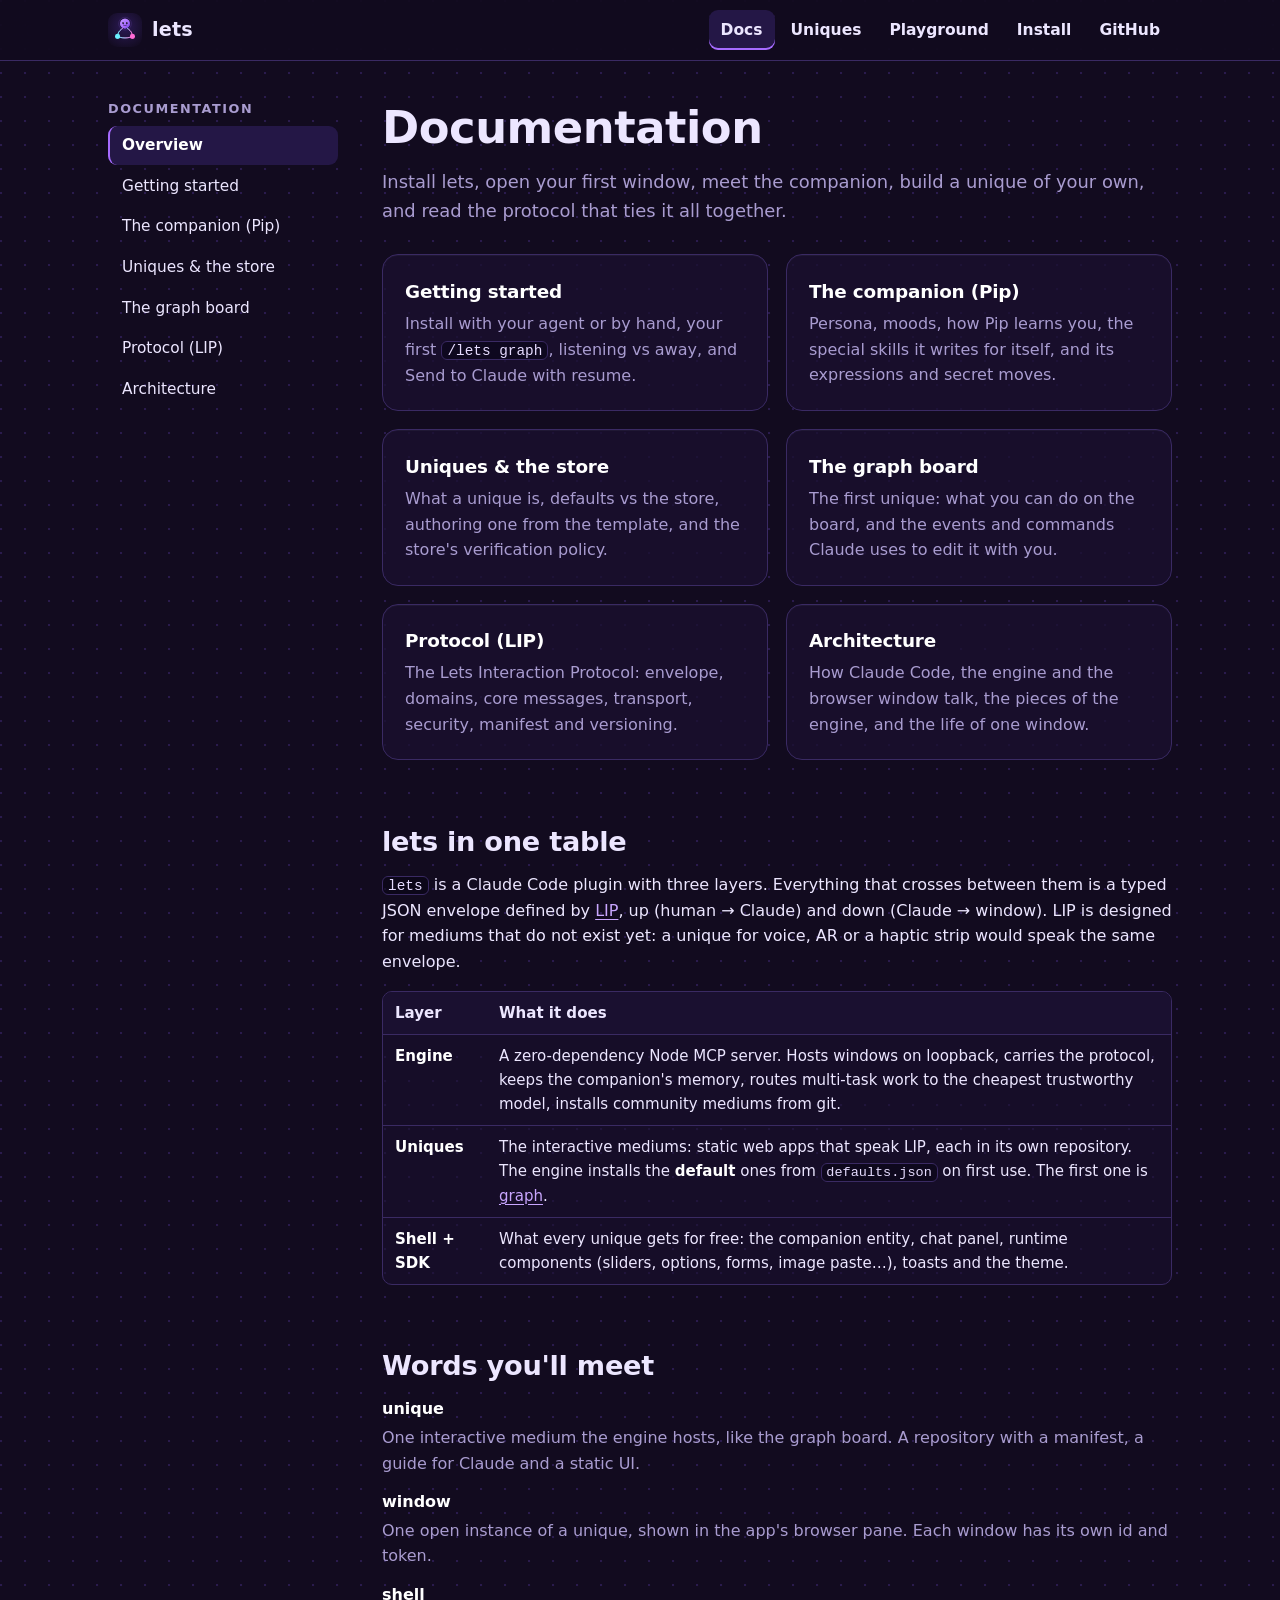
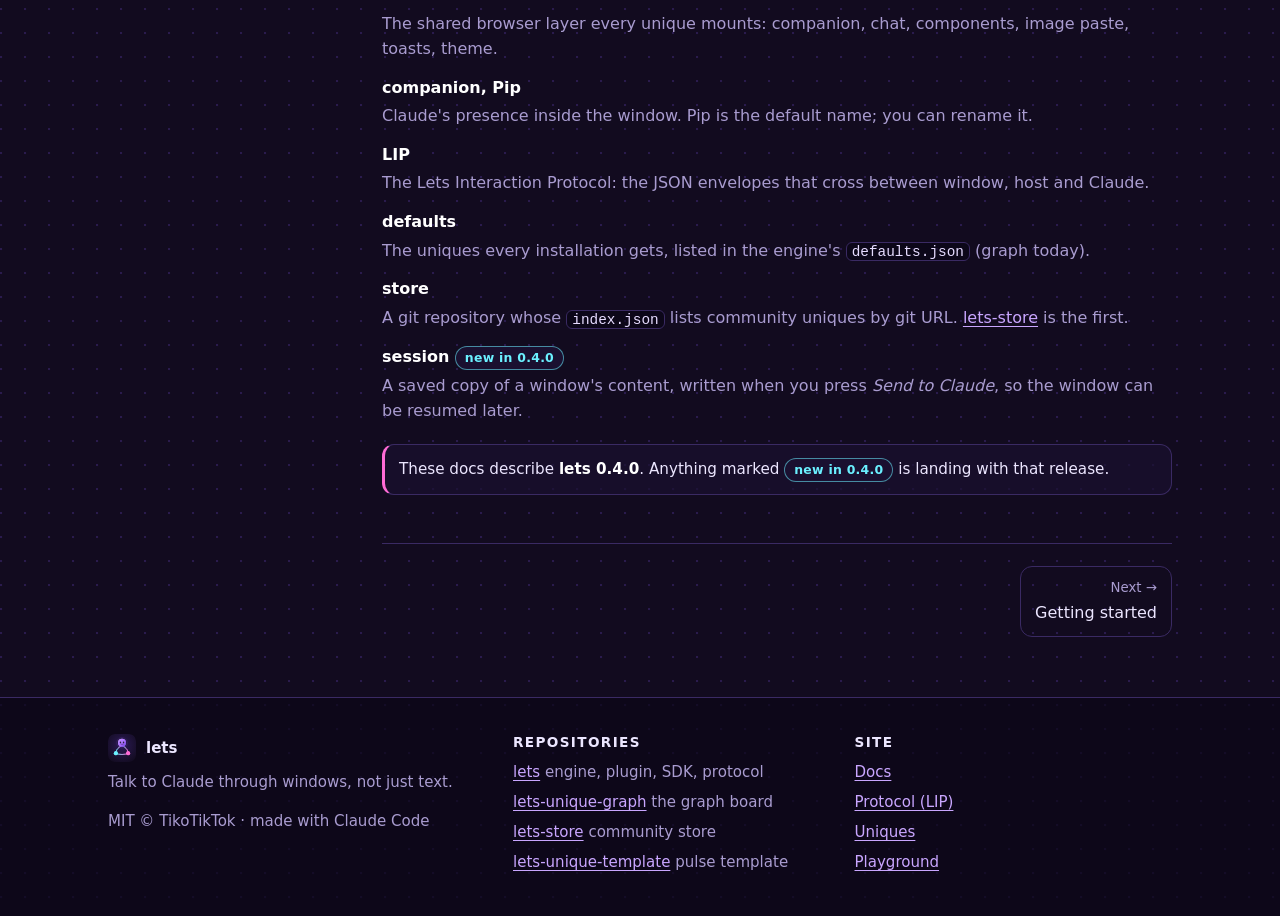
==== docs/index.html @ 028261a5 "site: landing, docs (getting started, companion, uniques, graph, protocol, architecture), uniques, P" ====
<!doctype html>
<html lang="en">
<head>
  <meta charset="utf-8">
  <meta name="viewport" content="width=device-width, initial-scale=1">
  <title>Docs · lets</title>
  <meta name="description" content="Documentation for lets: install, the companion Pip, uniques, the graph board, the LIP protocol and the architecture.">
  <meta name="theme-color" content="#120b1f">
  <link rel="icon" href="../assets/logo.svg" type="image/svg+xml">
  <link rel="stylesheet" href="../css/site.css">
  <script type="module" src="../js/site.js"></script>
</head>
<body>
<a class="skip-link" href="#main">Skip to content</a>
<header class="site-header">
  <div class="wrap">
    <a class="brand" href="../index.html"><img src="../assets/logo.svg" alt="" width="34" height="34">lets</a>
    <button class="btn btn-sm nav-toggle" type="button" aria-expanded="false" aria-controls="site-nav">Menu</button>
    <nav class="site-nav" id="site-nav" aria-label="Main">
      <ul>
        <li><a href="../docs/index.html" aria-current="page">Docs</a></li>
        <li><a href="../uniques.html">Uniques</a></li>
        <li><a href="../playground.html">Playground</a></li>
        <li><a href="../index.html#install">Install</a></li>
        <li><a href="https://github.com/TikoTikTok/lets">GitHub</a></li>
      </ul>
    </nav>
  </div>
</header>

<div class="wrap docs-layout">
  <aside class="docs-side" aria-label="Documentation">
    <button class="btn btn-sm docs-nav-toggle" type="button" aria-expanded="false" aria-controls="docs-nav">Docs pages <span aria-hidden="true">▾</span></button>
    <h2>Documentation</h2>
    <nav class="docs-nav" id="docs-nav" aria-label="Docs pages">
      <ul>
        <li><a href="./index.html" aria-current="page">Overview</a></li>
        <li><a href="./getting-started.html">Getting started</a></li>
        <li><a href="./companion.html">The companion (Pip)</a></li>
        <li><a href="./uniques.html">Uniques &amp; the store</a></li>
        <li><a href="./graph.html">The graph board</a></li>
        <li><a href="./protocol.html">Protocol (LIP)</a></li>
        <li><a href="./architecture.html">Architecture</a></li>
      </ul>
    </nav>
  </aside>
  <main id="main" class="doc">
<h1>Documentation</h1>
<p class="lead">Install lets, open your first window, meet the companion, build a unique of your own, and read the protocol that ties it all together.</p>

<div class="cards hub-cards">
  <article class="card">
    <h2><a class="stretch" href="./getting-started.html">Getting started</a></h2>
    <p>Install with your agent or by hand, your first <code>/lets graph</code>, listening vs away, and Send to Claude with resume.</p>
  </article>
  <article class="card">
    <h2><a class="stretch" href="./companion.html">The companion (Pip)</a></h2>
    <p>Persona, moods, how Pip learns you, the special skills it writes for itself, and its expressions and secret moves.</p>
  </article>
  <article class="card">
    <h2><a class="stretch" href="./uniques.html">Uniques &amp; the store</a></h2>
    <p>What a unique is, defaults vs the store, authoring one from the template, and the store's verification policy.</p>
  </article>
  <article class="card">
    <h2><a class="stretch" href="./graph.html">The graph board</a></h2>
    <p>The first unique: what you can do on the board, and the events and commands Claude uses to edit it with you.</p>
  </article>
  <article class="card">
    <h2><a class="stretch" href="./protocol.html">Protocol (LIP)</a></h2>
    <p>The Lets Interaction Protocol: envelope, domains, core messages, transport, security, manifest and versioning.</p>
  </article>
  <article class="card">
    <h2><a class="stretch" href="./architecture.html">Architecture</a></h2>
    <p>How Claude Code, the engine and the browser window talk, the pieces of the engine, and the life of one window.</p>
  </article>
</div>

<h2 id="in-short">lets in one table</h2>
<p><code>lets</code> is a Claude Code plugin with three layers. Everything that crosses between them is a typed JSON envelope defined by <a href="./protocol.html">LIP</a>, up (human → Claude) and down (Claude → window). LIP is designed for mediums that do not exist yet: a unique for voice, AR or a haptic strip would speak the same envelope.</p>
<div class="table-wrap">
  <table>
    <thead><tr><th scope="col">Layer</th><th scope="col">What it does</th></tr></thead>
    <tbody>
      <tr><td><strong>Engine</strong></td><td>A zero-dependency Node MCP server. Hosts windows on loopback, carries the protocol, keeps the companion's memory, routes multi-task work to the cheapest trustworthy model, installs community mediums from git.</td></tr>
      <tr><td><strong>Uniques</strong></td><td>The interactive mediums: static web apps that speak LIP, each in its own repository. The engine installs the <strong>default</strong> ones from <code>defaults.json</code> on first use. The first one is <a href="./graph.html">graph</a>.</td></tr>
      <tr><td><strong>Shell + SDK</strong></td><td>What every unique gets for free: the companion entity, chat panel, runtime components (sliders, options, forms, image paste…), toasts and the theme.</td></tr>
    </tbody>
  </table>
</div>

<h2 id="words">Words you'll meet</h2>
<dl>
  <dt>unique</dt><dd>One interactive medium the engine hosts, like the graph board. A repository with a manifest, a guide for Claude and a static UI.</dd>
  <dt>window</dt><dd>One open instance of a unique, shown in the app's browser pane. Each window has its own id and token.</dd>
  <dt>shell</dt><dd>The shared browser layer every unique mounts: companion, chat, components, image paste, toasts, theme.</dd>
  <dt>companion, Pip</dt><dd>Claude's presence inside the window. Pip is the default name; you can rename it.</dd>
  <dt>LIP</dt><dd>The Lets Interaction Protocol: the JSON envelopes that cross between window, host and Claude.</dd>
  <dt>defaults</dt><dd>The uniques every installation gets, listed in the engine's <code>defaults.json</code> (graph today).</dd>
  <dt>store</dt><dd>A git repository whose <code>index.json</code> lists community uniques by git URL. <a href="https://github.com/TikoTikTok/lets-store">lets-store</a> is the first.</dd>
  <dt>session <span class="badge badge-new">new in 0.4.0</span></dt><dd>A saved copy of a window's content, written when you press <em>Send to Claude</em>, so the window can be resumed later.</dd>
</dl>

<p class="note note-new">These docs describe <strong>lets 0.4.0</strong>. Anything marked <span class="badge badge-new">new in 0.4.0</span> is landing with that release.</p>

<nav class="doc-pager" aria-label="Previous and next page"><a class="next" href="./getting-started.html"><small>Next →</small>Getting started</a></nav>
  </main>
</div>

<footer class="site-footer">
  <div class="wrap">
    <div>
      <div class="footer-brand"><img src="../assets/logo.svg" alt="" width="28" height="28">lets</div>
      <p>Talk to Claude through windows, not just text.</p>
      <p>MIT © TikoTikTok · made with Claude Code</p>
    </div>
    <div>
      <h2>Repositories</h2>
      <ul>
        <li><a href="https://github.com/TikoTikTok/lets">lets</a> <span class="dim">engine, plugin, SDK, protocol</span></li>
        <li><a href="https://github.com/TikoTikTok/lets-unique-graph">lets-unique-graph</a> <span class="dim">the graph board</span></li>
        <li><a href="https://github.com/TikoTikTok/lets-store">lets-store</a> <span class="dim">community store</span></li>
        <li><a href="https://github.com/TikoTikTok/lets-unique-template">lets-unique-template</a> <span class="dim">pulse template</span></li>
      </ul>
    </div>
    <div>
      <h2>Site</h2>
      <ul>
        <li><a href="../docs/index.html">Docs</a></li>
        <li><a href="../docs/protocol.html">Protocol (LIP)</a></li>
        <li><a href="../uniques.html">Uniques</a></li>
        <li><a href="../playground.html">Playground</a></li>
      </ul>
    </div>
  </div>
</footer>
</body>
</html>
---- css/site.css ----
/* lets-site — one stylesheet for the whole site.
   Theme colours are the exact "deep violet" variables from lets/sdk/lets-shell.css.
   No web fonts, no external images. Every path in this file is relative. */

:root {
  --lets-bg: #120b1f;          /* page */
  --lets-bg-2: #1a1030;        /* panels */
  --lets-bg-3: #241746;        /* cards, nodes */
  --lets-line: #3a2a63;        /* borders, edges */
  --lets-line-2: #5a44a0;      /* hover borders */
  --lets-fg: #ece6ff;          /* text */
  --lets-fg-dim: #a99cd0;      /* secondary text */
  --lets-accent: #a66bff;      /* primary accent (violet) */
  --lets-accent-2: #ff6bd6;    /* magenta accent */
  --lets-accent-3: #6bf0ff;    /* cyan accent, selection glow */
  --lets-ok: #5ef2a6; --lets-warn: #ffd166; --lets-err: #ff6b8b;
  --lets-glow: 0 0 24px rgba(166,107,255,.45);
  --lets-radius: 12px;
  --lets-font: ui-sans-serif, "Segoe UI", Inter, system-ui, sans-serif;
  --lets-mono: ui-monospace, "Cascadia Code", Consolas, monospace;
  --lets-grid-dot: #2a1b4d;
  --lets-glass: rgba(26, 16, 48, .84);
  --lets-shadow: 0 14px 44px rgba(6, 2, 16, .55);

  /* site extras (derived from the theme) */
  --site-link: #c9a6ff;        /* lighter violet: >= 4.5:1 on every surface */
  --site-code-bg: #0c0717;
  --site-max: 1120px;
  --site-gutter: 16px;
  --site-header-h: 60px;
  color-scheme: dark;
}

/* ------------------------------------------------------------------ base */
*, *::before, *::after { box-sizing: border-box; }
html { -webkit-text-size-adjust: 100%; text-size-adjust: 100%; scroll-padding-top: calc(var(--site-header-h) + 12px); }
@media (prefers-reduced-motion: no-preference) { html { scroll-behavior: smooth; } }

/* explicit background + colour: stays readable even when a reader forces a light scheme */
body {
  margin: 0;
  min-height: 100vh;
  background-color: var(--lets-bg);
  background-image: radial-gradient(circle at 1px 1px, var(--lets-grid-dot) 1px, transparent 1.6px);
  background-size: 24px 24px;
  color: var(--lets-fg);
  font: 16px/1.6 var(--lets-font);
  -webkit-font-smoothing: antialiased;
  overflow-x: hidden;
}
img, svg { max-width: 100%; }
img { height: auto; display: block; }
a { color: var(--site-link); text-decoration-thickness: 1px; text-underline-offset: 3px; }
a:hover { color: #e2cfff; }
:focus-visible { outline: 2px solid var(--lets-accent-3); outline-offset: 3px; border-radius: 4px; }
h1, h2, h3, h4 { line-height: 1.2; margin: 0 0 .5em; font-weight: 700; letter-spacing: -.01em; }
h1 { font-size: clamp(2.1rem, 6vw, 3.6rem); }
h2 { font-size: clamp(1.5rem, 3.6vw, 2.1rem); }
h3 { font-size: 1.15rem; }
p, li, td, th, dd, figcaption { overflow-wrap: break-word; }
p { margin: 0 0 1em; }
ul, ol { padding-left: 1.3em; }
strong { color: #fff; font-weight: 650; }
hr { border: 0; border-top: 1px solid var(--lets-line); margin: 2.5rem 0; }
.dim { color: var(--lets-fg-dim); }
.sr-only { position: absolute !important; width: 1px; height: 1px; padding: 0; margin: -1px; overflow: hidden; clip: rect(0 0 0 0); white-space: nowrap; border: 0; }

.skip-link { position: absolute; left: 12px; top: -60px; z-index: 100; padding: 8px 14px; border-radius: 8px; background: var(--lets-bg-3); border: 1px solid var(--lets-accent); color: var(--lets-fg); }
.skip-link:focus { top: 10px; }

.wrap { width: 100%; max-width: var(--site-max); margin: 0 auto; padding: 0 var(--site-gutter); }
@media (min-width: 768px) { :root { --site-gutter: 28px; } }

/* inline code + code blocks */
code, kbd, samp { font-family: var(--lets-mono); font-size: .9em; }
:not(pre) > code { background: rgba(8, 4, 20, .55); border: 1px solid var(--lets-line); border-radius: 6px; padding: .05em .35em; color: #e6dcff; overflow-wrap: anywhere; }
kbd { display: inline-block; padding: 0 .4em; border: 1px solid var(--lets-line-2); border-bottom-width: 2px; border-radius: 6px; background: var(--lets-bg-3); color: var(--lets-fg); font-size: .82em; line-height: 1.5; }
pre {
  margin: 0 0 1.25em; padding: 14px 16px; max-width: 100%; overflow-x: auto;
  background: var(--site-code-bg); border: 1px solid var(--lets-line); border-radius: 10px;
  font: 13.5px/1.55 var(--lets-mono); color: #dcd3ff; tab-size: 2;
}
pre code { font-size: inherit; }
pre .c { color: #8c7fb8; }          /* comments in hand-highlighted blocks (≥ 4.5:1 on the code background) */
pre .k { color: var(--lets-accent-3); }
pre .s { color: #ffb4ec; }
pre.wrap-text { white-space: pre-wrap; overflow-wrap: anywhere; }

/* tables */
.table-wrap { max-width: 100%; overflow-x: auto; margin: 0 0 1.4em; border: 1px solid var(--lets-line); border-radius: 10px; background: rgba(26, 16, 48, .6); }
table { width: 100%; border-collapse: collapse; font-size: .94rem; }
th, td { text-align: left; vertical-align: top; padding: 9px 12px; border-bottom: 1px solid var(--lets-line); }
th { background: var(--lets-bg-2); color: var(--lets-fg); font-weight: 650; white-space: nowrap; }
tr:last-child td { border-bottom: 0; }
td code { white-space: normal; }

/* buttons */
.btn {
  display: inline-flex; align-items: center; justify-content: center; gap: 8px;
  min-height: 44px; padding: 10px 18px; border-radius: 12px;
  border: 1px solid var(--lets-line-2); background: var(--lets-bg-3); color: var(--lets-fg);
  font: 600 15px/1.2 var(--lets-font); text-decoration: none; cursor: pointer;
  transition: border-color .15s, box-shadow .15s, background-color .15s, transform .15s;
}
.btn:hover { color: #fff; border-color: var(--lets-accent); box-shadow: 0 0 18px rgba(166, 107, 255, .3); }
.btn:active { transform: translateY(1px); }
.btn-primary { background: linear-gradient(135deg, #7f48f5, #6a3be0); border-color: transparent; color: #fff; box-shadow: 0 0 22px rgba(166, 107, 255, .35); }
.btn-primary:hover { box-shadow: 0 0 30px rgba(166, 107, 255, .55); }
.btn[aria-pressed="true"] { border-color: var(--lets-accent); color: #fff; box-shadow: 0 0 14px rgba(166, 107, 255, .4); background: #2f1d5c; }
.btn-sm { min-height: 34px; padding: 6px 12px; font-size: 13.5px; border-radius: 9px; }
.btn[aria-disabled="true"], .btn:disabled { opacity: .55; cursor: not-allowed; box-shadow: none; }
.btn[aria-disabled="true"]:hover, .btn:disabled:hover { border-color: var(--lets-line-2); color: var(--lets-fg); }
.btn-row { display: flex; flex-wrap: wrap; gap: 10px; }

.badge { display: inline-block; padding: 1px 9px; border-radius: 999px; border: 1px solid var(--lets-line-2); background: var(--lets-bg-2); color: var(--lets-fg); font-size: .78rem; font-weight: 600; letter-spacing: .02em; vertical-align: middle; white-space: nowrap; }
.badge-new { border-color: rgba(107, 240, 255, .55); color: var(--lets-accent-3); }
.badge-ok { border-color: rgba(94, 242, 166, .5); color: var(--lets-ok); }

/* ---------------------------------------------------------------- header */
.site-header { position: sticky; top: 0; z-index: 50; background: rgba(18, 11, 31, .86); -webkit-backdrop-filter: blur(14px) saturate(1.2); backdrop-filter: blur(14px) saturate(1.2); border-bottom: 1px solid var(--lets-line); }
.site-header .wrap { display: flex; align-items: center; justify-content: space-between; gap: 12px; min-height: var(--site-header-h); }
.brand { display: inline-flex; align-items: center; gap: 10px; color: var(--lets-fg); text-decoration: none; font-weight: 750; font-size: 1.2rem; letter-spacing: .01em; }
.brand img { width: 34px; height: 34px; border-radius: 9px; }
.brand:hover { color: #fff; }
.site-nav ul { list-style: none; margin: 0; padding: 0; display: flex; align-items: center; gap: 4px; }
.site-nav a { display: block; padding: 8px 12px; border-radius: 9px; color: var(--lets-fg); text-decoration: none; font-weight: 550; font-size: .97rem; }
.site-nav a:hover { background: var(--lets-bg-3); color: #fff; }
.site-nav a[aria-current="page"] { background: var(--lets-bg-3); box-shadow: inset 0 -2px 0 var(--lets-accent); }
.nav-toggle { display: none; }
@media (max-width: 719px) {
  .nav-toggle { display: inline-flex; }
  .js .site-nav { display: none; position: absolute; left: 0; right: 0; top: 100%; padding: 8px var(--site-gutter) 14px; background: var(--lets-bg-2); border-bottom: 1px solid var(--lets-line); box-shadow: var(--lets-shadow); }
  .js .site-nav[data-open="true"] { display: block; }
  .js .site-nav ul { flex-direction: column; align-items: stretch; }
  .site-nav ul { flex-wrap: wrap; }
  .site-nav a { padding: 10px 12px; }
  html:not(.js) .site-header .wrap { flex-wrap: wrap; padding-bottom: 8px; }
  html:not(.js) .nav-toggle { display: none; }
}

/* ------------------------------------------------------------------ hero */
.hero { position: relative; padding: 56px 0 40px; overflow: hidden; }
.hero::before { content: ""; position: absolute; inset: -20% -10% auto; height: 520px; background: radial-gradient(closest-side, rgba(166, 107, 255, .22), transparent), radial-gradient(closest-side at 70% 60%, rgba(255, 107, 214, .12), transparent); pointer-events: none; }
.hero .wrap { position: relative; display: grid; gap: 28px; align-items: center; }
@media (min-width: 900px) { .hero .wrap { grid-template-columns: 1.15fr .85fr; gap: 40px; } .hero { padding: 84px 0 64px; } }
.hero-title { display: flex; align-items: center; gap: 16px; margin-bottom: 14px; }
.hero-title img { width: 64px; height: 64px; border-radius: 16px; box-shadow: var(--lets-glow); }
.hero-title h1 { margin: 0; font-size: clamp(2.6rem, 9vw, 4.2rem); letter-spacing: -.02em; }
.tagline { font-size: clamp(1.25rem, 3.4vw, 1.75rem); line-height: 1.3; font-weight: 650; margin: 0 0 14px; background: linear-gradient(90deg, #f1e9ff, #d9b8ff 55%, #ffc2ee); -webkit-background-clip: text; background-clip: text; color: transparent; }
.hero-lead { color: var(--lets-fg-dim); font-size: 1.08rem; max-width: 36em; margin-bottom: 24px; }
.hero-lead code { color: var(--lets-fg); }
.hero-stage { position: relative; display: grid; place-items: center; min-height: 300px; }
.stage-card { position: relative; width: min(100%, 420px); aspect-ratio: 1 / 1; max-height: 380px; display: grid; place-items: center; border-radius: 28px; border: 1px solid var(--lets-line); background: radial-gradient(circle at 50% 45%, rgba(166, 107, 255, .18), transparent 62%), var(--lets-bg-2); background-image: radial-gradient(circle at 50% 45%, rgba(166, 107, 255, .18), transparent 62%), radial-gradient(circle at 1px 1px, #2f2057 1px, transparent 1.6px); background-size: auto, 22px 22px; box-shadow: var(--lets-shadow); overflow: hidden; }
.stage-card .stage-node { position: absolute; padding: 6px 12px; border-radius: 10px; border: 1px solid var(--lets-line-2); background: var(--lets-bg-3); color: var(--lets-fg); font-size: .82rem; font-weight: 600; box-shadow: 0 0 14px rgba(166, 107, 255, .18); pointer-events: none; }
.stage-node.n1 { left: 6%; top: 6%; }
.stage-node.n2 { right: 6%; top: 30%; border-color: rgba(107, 240, 255, .6); }
.stage-node.n3 { left: 8%; bottom: 16%; border-color: rgba(255, 107, 214, .6); }
@media (max-width: 420px) { .stage-node { font-size: .74rem; padding: 4px 9px; } .stage-node.n2 { top: 8%; right: 5%; } .stage-node.n1 { top: auto; bottom: 30%; left: 4%; } }
.stage-hint { position: absolute; bottom: 12px; left: 0; right: 0; text-align: center; font-size: .8rem; color: var(--lets-fg-dim); }

/* ------------------------------------------------------------- the orb (Pip) */
.pip { --pip-glow: var(--lets-accent); --pip-tint: #7b4fe0; --pip-bob: 3.2s; position: relative; display: inline-grid; place-items: center; width: 168px; height: 168px; padding: 0; border: 0; border-radius: 50%; background: none; color: inherit; cursor: pointer; -webkit-tap-highlight-color: transparent; }
.pip:focus-visible { outline-offset: 6px; border-radius: 50%; }
.pip-sm { width: 112px; height: 112px; }
.pip-squash > svg { display: block; width: 100%; height: 100%; overflow: visible; filter: drop-shadow(0 10px 18px rgba(5, 2, 14, .55)); }
.pip-bob { width: 100%; height: 100%; animation: pip-bob var(--pip-bob) ease-in-out infinite; }
.pip-squash { width: 100%; height: 100%; transform-origin: 50% 88%; }
.pip-aura { transform-box: fill-box; transform-origin: center; animation: pip-pulse 3.6s ease-in-out infinite; }
.pip .g0 { stop-color: var(--pip-glow); stop-opacity: .55; }
.pip .g1 { stop-color: var(--pip-glow); stop-opacity: 0; }
.pip .b0 { stop-color: #b892ff; }
.pip .b1 { stop-color: #4a2a8e; }
.pip .b2 { stop-color: #120a26; }
.pip .r0 { stop-color: var(--lets-accent-3); }
.pip .r1 { stop-color: var(--lets-accent-2); }
.pip-ring { fill: none; stroke: var(--lets-accent); stroke-opacity: .42; stroke-width: .8; stroke-dasharray: 1.4 4.2; transform-box: view-box; transform-origin: 0 0; animation: pip-spin 24s linear infinite; }
.pip-body { transform-box: fill-box; transform-origin: 50% 60%; animation: pip-breathe 4.2s ease-in-out infinite; }
.pip-blob { stroke-width: 1.3; }
.pip-shine { fill: #fff; opacity: .16; }
.pip-cheek { fill: var(--lets-accent-2); opacity: .18; transition: opacity .3s; }
.pip-blinker, .pip-eye, .pip-mouth, .pip-z { transform-box: fill-box; transform-origin: center; }
.pip-eye { transition: transform .25s cubic-bezier(.3, 1.5, .5, 1); }
.pip-white { fill: #f7f3ff; transition: opacity .2s; }
.pip-pupil { fill: #1b0f3a; transition: opacity .2s; }
.pip-glint { fill: #fff; }
.pip-arc { fill: none; stroke: #f7f3ff; stroke-width: 2; stroke-linecap: round; opacity: 0; transition: opacity .2s; }
.pip-mouth { fill: none; stroke: #f7f3ff; stroke-width: 1.5; stroke-linecap: round; opacity: 0; transition: opacity .2s, transform .25s; }
.pip-m-smile { opacity: 1; }
.pip-orbit { fill: var(--lets-accent-3); opacity: 0; transform-box: view-box; transform-origin: 0 0; transition: opacity .3s; }
.pip-z { fill: var(--lets-fg-dim); font: 700 8px var(--lets-font); opacity: 0; }
.pip-blinker.blink { animation: pip-blink .17s ease-in-out; }

.pip[data-mood=happy]    { --pip-glow: var(--lets-accent-2); --pip-bob: 1.7s; }
.pip[data-mood=curious]  { --pip-glow: var(--lets-accent-3); --pip-bob: 2.4s; }
.pip[data-mood=thinking] { --pip-glow: #8f7bff; --pip-bob: 4.2s; }
.pip[data-mood=busy]     { --pip-glow: var(--lets-accent-3); --pip-bob: 1.1s; }
.pip[data-mood=proud]    { --pip-glow: var(--lets-warn); --pip-bob: 2s; }
.pip[data-mood=sleepy]   { --pip-glow: #6d5aa8; --pip-bob: 5.5s; }
.pip[data-mood=alert]    { --pip-glow: var(--lets-err); --pip-bob: .9s; }
.pip:is([data-mood=happy], [data-mood=proud]) :is(.pip-white, .pip-pupil) { opacity: 0; }
.pip:is([data-mood=happy], [data-mood=proud]) .pip-arc { opacity: 1; }
.pip:is([data-mood=happy], [data-mood=proud]) .pip-cheek { opacity: .55; }
.pip:is([data-mood=happy], [data-mood=proud]) .pip-m-smile { transform: scale(1.35); }
.pip[data-mood=curious] .pip-eye-r { transform: scale(1.18); }
.pip[data-mood=curious] .pip-eye-l { transform: scale(.9); }
.pip[data-mood=busy] .pip-eye { transform: scaleY(.72); }
.pip[data-mood=thinking] .pip-eye { transform: scaleY(.9); }
.pip[data-mood=sleepy] .pip-eye { transform: scaleY(.4); transform-origin: 50% 90%; }
.pip[data-mood=alert] .pip-eye { transform: scale(1.16); }
.pip:is([data-mood=curious], [data-mood=alert], [data-mood=thinking], [data-mood=busy], [data-mood=sleepy]) .pip-m-smile { opacity: 0; }
.pip:is([data-mood=curious], [data-mood=alert]) .pip-m-o { opacity: 1; }
.pip:is([data-mood=thinking], [data-mood=busy], [data-mood=sleepy]) .pip-m-flat { opacity: .85; }
.pip[data-mood=thinking] .pip-orbit { opacity: .95; animation: pip-spin 3.2s linear infinite; }
.pip[data-mood=busy] .pip-orbit { opacity: .95; animation: pip-spin 1s linear infinite; }
.pip[data-mood=busy] .pip-ring { animation-duration: 6s; }
.pip[data-mood=sleepy] .pip-aura { opacity: .5; }
.pip[data-mood=sleepy] .pip-z { animation: pip-z 2.6s ease-out infinite; }
.pip[data-mood=alert] .pip-aura { animation-duration: .9s; }

/* boop: squish + a heart floats up */
.pip.booped .pip-squash { animation: pip-squish .45s ease-out; }
.pip-heart { position: absolute; left: 50%; top: 8%; width: 22px; height: 22px; margin-left: -11px; color: var(--lets-accent-2); pointer-events: none; opacity: 0; }
.pip.booped .pip-heart { animation: pip-heart 1.1s ease-out; }

.pip-bubble { position: absolute; left: 50%; bottom: calc(100% + 4px); transform: translateX(-50%); width: max-content; max-width: min(260px, 80vw); padding: 8px 12px; border-radius: 12px; border: 1px solid var(--lets-line); background: var(--lets-glass); box-shadow: var(--lets-shadow); color: var(--lets-fg); font-size: .9rem; line-height: 1.4; text-align: center; opacity: 0; transition: opacity .25s, transform .25s; pointer-events: none; }
.pip-bubble[data-open="true"] { opacity: 1; transform: translateX(-50%) translateY(-4px); }
.pip-bubble::after { content: ""; position: absolute; left: 50%; top: 100%; width: 10px; height: 10px; margin: -5px 0 0 -5px; transform: rotate(45deg); background: var(--lets-bg-2); border-right: 1px solid var(--lets-line); border-bottom: 1px solid var(--lets-line); }
.pip-holder { position: relative; display: inline-grid; place-items: center; }

@keyframes pip-bob { 0%, 100% { transform: translateY(0); } 50% { transform: translateY(-7px); } }
@keyframes pip-breathe { 0%, 100% { transform: scale(1); } 50% { transform: scale(1.025, .985); } }
@keyframes pip-spin { to { transform: rotate(360deg); } }
@keyframes pip-pulse { 0%, 100% { transform: scale(1); opacity: .9; } 50% { transform: scale(1.08); opacity: 1; } }
@keyframes pip-blink { 0%, 100% { transform: scaleY(1); } 45% { transform: scaleY(.1); } }
@keyframes pip-z { 0% { opacity: 0; transform: translate(0, 0); } 30% { opacity: .9; } 100% { opacity: 0; transform: translate(6px, -10px); } }
@keyframes pip-squish { 0% { transform: none; } 30% { transform: scale(1.16, .84); } 60% { transform: scale(.94, 1.06); } 100% { transform: none; } }
@keyframes pip-heart { 0% { opacity: 0; transform: translateY(6px) scale(.6); } 20% { opacity: 1; transform: translateY(0) scale(1); } 100% { opacity: 0; transform: translateY(-44px) scale(1.1); } }

/* -------------------------------------------------------------- sections */
.section { padding: 56px 0; }
.section-alt { background: linear-gradient(180deg, rgba(26, 16, 48, .55), rgba(26, 16, 48, .2)); border-top: 1px solid rgba(58, 42, 99, .6); border-bottom: 1px solid rgba(58, 42, 99, .6); }
.section-head { max-width: 46em; margin-bottom: 28px; }
.section-head p { color: var(--lets-fg-dim); font-size: 1.05rem; margin: 0; }
.eyebrow { display: block; margin-bottom: 8px; color: var(--lets-accent-3); font: 600 .8rem/1 var(--lets-mono); letter-spacing: .12em; text-transform: uppercase; }

.cards { display: grid; gap: 18px; grid-template-columns: repeat(auto-fit, minmax(min(100%, 270px), 1fr)); }
.card { position: relative; padding: 22px; border-radius: 16px; border: 1px solid var(--lets-line); background: rgba(26, 16, 48, .78); box-shadow: inset 0 1px 0 rgba(255, 255, 255, .04); transition: border-color .2s, box-shadow .2s; }
.card:hover { border-color: var(--lets-line-2); box-shadow: 0 0 26px rgba(166, 107, 255, .14); }
.card h3 { display: flex; align-items: center; gap: 10px; margin-bottom: 8px; }
.card p { color: var(--lets-fg-dim); margin-bottom: .8em; }
.card p:last-child { margin-bottom: 0; }
.card-icon { flex: none; display: inline-grid; place-items: center; width: 38px; height: 38px; border-radius: 11px; background: var(--lets-bg-3); border: 1px solid var(--lets-line-2); color: var(--lets-accent); font-size: 1.1rem; }
.card-icon svg { width: 22px; height: 22px; }
.card .more { font-weight: 600; }

.steps { list-style: none; padding: 0; margin: 0; display: grid; gap: 16px; grid-template-columns: 1fr; counter-reset: step; }
@media (min-width: 560px) { .steps { grid-template-columns: repeat(2, minmax(0, 1fr)); } }
@media (min-width: 1040px) { .steps { grid-template-columns: repeat(4, minmax(0, 1fr)); } }
.steps li { position: relative; padding: 20px 18px 18px; border-radius: 16px; border: 1px solid var(--lets-line); background: var(--lets-bg-2); counter-increment: step; }
.steps li::before { content: counter(step); display: inline-grid; place-items: center; width: 32px; height: 32px; margin-bottom: 10px; border-radius: 50%; background: linear-gradient(135deg, #7f48f5, #6a3be0); color: #fff; font-weight: 700; box-shadow: 0 0 16px rgba(166, 107, 255, .4); }
.steps h3 { margin-bottom: 6px; }
.steps p { color: var(--lets-fg-dim); margin: 0; font-size: .96rem; }

.shots { display: grid; gap: 22px; grid-template-columns: repeat(auto-fit, minmax(min(100%, 420px), 1fr)); }
.shot { margin: 0; }
.shot img { width: 100%; border-radius: 14px; border: 1px solid var(--lets-line-2); box-shadow: var(--lets-shadow); background: var(--lets-bg-2); }
.shot figcaption { margin-top: 10px; color: var(--lets-fg-dim); font-size: .93rem; }

/* Pip teaser */
.pip-teaser { display: grid; gap: 28px; align-items: start; }
@media (min-width: 900px) { .pip-teaser { grid-template-columns: 300px 1fr; gap: 44px; } }
.pip-panel { display: grid; justify-items: center; gap: 14px; padding: 52px 18px 18px; border-radius: 20px; border: 1px solid var(--lets-line); background: var(--lets-bg-2); }
.mood-chips { display: flex; flex-wrap: wrap; justify-content: center; gap: 6px; }
.chip { min-height: 32px; padding: 4px 11px; border-radius: 999px; border: 1px solid var(--lets-line); background: var(--lets-bg-3); color: var(--lets-fg); font: 550 13px/1.2 var(--lets-font); cursor: pointer; }
.chip:hover { border-color: var(--lets-line-2); }
.chip[aria-pressed="true"] { border-color: var(--lets-accent); box-shadow: 0 0 12px rgba(166, 107, 255, .35); color: #fff; }
.secrets { list-style: none; padding: 0; margin: 0 0 18px; display: grid; gap: 10px; }
.secrets li { display: flex; gap: 12px; align-items: baseline; padding: 12px 14px; border-radius: 12px; border: 1px dashed var(--lets-line-2); background: rgba(26, 16, 48, .6); }
.secrets li::before { content: "✦"; color: var(--lets-accent-2); flex: none; }
.redacted { filter: blur(5px); user-select: none; -webkit-user-select: none; color: var(--lets-fg-dim); }
.redacted-bar { display: inline-block; width: 9em; max-width: 60%; height: .9em; border-radius: 4px; background: repeating-linear-gradient(90deg, var(--lets-line-2) 0 10px, var(--lets-line) 10px 14px); vertical-align: middle; }

/* install box */
.install { display: grid; gap: 22px; }
@media (min-width: 960px) { .install { grid-template-columns: 1.25fr 1fr; } }
.copy-box { position: relative; padding: 18px; border-radius: 16px; border: 1px solid var(--lets-accent); background: var(--lets-bg-2); box-shadow: 0 0 34px rgba(166, 107, 255, .2); }
.copy-box h3 { margin: 0 0 10px; }
.copy-box pre { margin-bottom: 12px; }
.copy-status { margin-left: 10px; color: var(--lets-ok); font-size: .9rem; }
.copy-fallback { margin-top: 10px; }
.copy-fallback textarea { width: 100%; min-height: 120px; padding: 10px; border-radius: 10px; border: 1px solid var(--lets-line-2); background: var(--site-code-bg); color: var(--lets-fg); font: 13px/1.5 var(--lets-mono); resize: vertical; }
.pre-wrap { position: relative; }
.pre-wrap .btn-copy { position: absolute; top: 8px; right: 8px; }
.pre-wrap pre { padding-right: 76px; }
.note { padding: 12px 14px; border-radius: 12px; border: 1px solid var(--lets-line); border-left: 3px solid var(--lets-accent-3); background: rgba(26, 16, 48, .7); color: var(--lets-fg); font-size: .95rem; margin: 0 0 1.25em; }
.note p:last-child { margin: 0; }
.note-warn { border-left-color: var(--lets-warn); }
.note-new { border-left-color: var(--lets-accent-2); }

.cta-band { display: grid; gap: 18px; align-items: center; padding: 28px; border-radius: 20px; border: 1px solid var(--lets-line-2); background: radial-gradient(circle at 90% 10%, rgba(255, 107, 214, .14), transparent 50%), radial-gradient(circle at 10% 90%, rgba(107, 240, 255, .1), transparent 50%), var(--lets-bg-2); }
@media (min-width: 820px) { .cta-band { grid-template-columns: 1fr auto; } }
.cta-band h2 { margin-bottom: 6px; }
.cta-band p { margin: 0; color: var(--lets-fg-dim); }

/* ---------------------------------------------------------------- footer */
.site-footer { margin-top: 40px; padding: 36px 0 44px; border-top: 1px solid var(--lets-line); background: rgba(12, 7, 23, .7); color: var(--lets-fg-dim); font-size: .94rem; }
.site-footer .wrap { display: grid; gap: 24px; }
@media (min-width: 820px) { .site-footer .wrap { grid-template-columns: 1.2fr 1fr 1fr; } }
.site-footer h2 { font-size: .85rem; letter-spacing: .1em; text-transform: uppercase; color: var(--lets-fg); margin-bottom: 10px; }
.site-footer ul { list-style: none; margin: 0; padding: 0; display: grid; gap: 6px; }
.site-footer a { color: var(--site-link); }
.footer-brand { display: flex; align-items: center; gap: 10px; color: var(--lets-fg); font-weight: 700; margin-bottom: 8px; }
.footer-brand img { width: 28px; height: 28px; border-radius: 7px; }

/* ------------------------------------------------------------------ docs */
.docs-layout { display: grid; gap: 24px; padding-top: 28px; padding-bottom: 20px; }
@media (min-width: 900px) { .docs-layout { grid-template-columns: 230px minmax(0, 1fr); gap: 44px; padding-top: 40px; } }
.docs-side { align-self: start; }
@media (min-width: 900px) { .docs-side { position: sticky; top: calc(var(--site-header-h) + 20px); max-height: calc(100vh - var(--site-header-h) - 40px); overflow-y: auto; } }
.docs-side h2 { font-size: .8rem; letter-spacing: .12em; text-transform: uppercase; color: var(--lets-fg-dim); margin: 0 0 10px; }
.docs-nav ul { list-style: none; margin: 0; padding: 0; display: grid; gap: 2px; }
.docs-nav a { display: block; padding: 7px 12px; border-radius: 9px; border-left: 2px solid transparent; color: var(--lets-fg); text-decoration: none; font-size: .96rem; }
.docs-nav a:hover { background: var(--lets-bg-3); }
.docs-nav a[aria-current="page"] { background: var(--lets-bg-3); border-left-color: var(--lets-accent); color: #fff; font-weight: 600; }
.docs-nav-toggle { display: none; width: 100%; justify-content: space-between; }
@media (max-width: 899px) {
  .docs-side { padding: 12px; border: 1px solid var(--lets-line); border-radius: 14px; background: var(--lets-bg-2); }
  .js .docs-nav-toggle { display: inline-flex; }
  .js .docs-side h2 { display: none; }
  .js .docs-nav { display: none; margin-top: 8px; }
  .js .docs-nav[data-open="true"] { display: block; }
}
.doc { min-width: 0; max-width: 820px; }
.doc > h1 { font-size: clamp(2rem, 5vw, 2.8rem); margin-bottom: .3em; }
.doc .lead { font-size: 1.12rem; color: var(--lets-fg-dim); margin-bottom: 1.6em; }
.doc h2 { margin-top: 2.2em; padding-top: .2em; font-size: clamp(1.35rem, 3vw, 1.7rem); }
.doc h3 { margin-top: 1.6em; }
.doc h2 a.anchor, .doc h3 a.anchor { margin-left: .35em; color: var(--lets-line-2); text-decoration: none; font-weight: 400; opacity: 0; }
.doc :is(h2, h3):hover a.anchor, .doc a.anchor:focus { opacity: 1; }
.doc li { margin-bottom: .35em; }
.doc dl { margin: 0 0 1.25em; }
.doc dt { font-weight: 650; color: #fff; margin-top: .8em; }
.doc dd { margin: .2em 0 0; color: var(--lets-fg-dim); }
.doc details { margin: 0 0 1.25em; padding: 12px 16px; border-radius: 12px; border: 1px dashed var(--lets-line-2); background: rgba(26, 16, 48, .6); }
.doc summary { cursor: pointer; font-weight: 650; color: #fff; }
.doc details[open] summary { margin-bottom: 10px; }
.toc { margin: 0 0 2em; padding: 14px 18px; border-radius: 12px; border: 1px solid var(--lets-line); background: rgba(26, 16, 48, .6); }
.toc strong { display: block; margin-bottom: 6px; font-size: .85rem; letter-spacing: .08em; text-transform: uppercase; color: var(--lets-fg-dim); }
.toc ol { margin: 0; padding-left: 1.2em; columns: 2 220px; column-gap: 24px; }
.toc li { margin: 0 0 4px; break-inside: avoid; }
.doc-pager { display: flex; flex-wrap: wrap; justify-content: space-between; gap: 12px; margin-top: 3em; padding-top: 1.4em; border-top: 1px solid var(--lets-line); }
.doc-pager a { display: grid; gap: 2px; padding: 10px 14px; border: 1px solid var(--lets-line); border-radius: 12px; text-decoration: none; color: var(--lets-fg); max-width: 100%; }
.doc-pager a:hover { border-color: var(--lets-accent); }
.doc-pager small { color: var(--lets-fg-dim); }
.doc-pager .next { margin-left: auto; text-align: right; }
.hub-cards .card h2 { font-size: 1.15rem; margin: 0 0 8px; }
.hub-cards .card a.stretch::after { content: ""; position: absolute; inset: 0; border-radius: 16px; }
.hub-cards .card a.stretch { color: #fff; text-decoration: none; }
.hub-cards .card:focus-within { border-color: var(--lets-accent-3); }

figure.diagram { margin: 0 0 1.4em; padding: 16px; border-radius: 14px; border: 1px solid var(--lets-line-2); background: radial-gradient(circle at 50% 0, rgba(166, 107, 255, .14), transparent 60%), var(--site-code-bg); }
figure.diagram pre { margin: 0; padding: 4px 2px 8px; border: 0; background: none; color: #e4daff; font-size: 13px; line-height: 1.35; }
figure.diagram figcaption { margin-top: 10px; color: var(--lets-fg-dim); font-size: .9rem; }
.piece { padding: 14px 16px; margin: 0 0 12px; border-radius: 12px; border: 1px solid var(--lets-line); background: rgba(26, 16, 48, .6); }
.piece h3 { margin: 0 0 6px; font-family: var(--lets-mono); font-size: .98rem; color: var(--lets-accent-3); }
.piece p { margin: 0; color: var(--lets-fg); }

/* -------------------------------------------------------------- uniques page */
.page-head { padding: 48px 0 8px; }
.page-head p { color: var(--lets-fg-dim); font-size: 1.1rem; max-width: 44em; }
.unique-card { display: grid; gap: 14px; grid-template-columns: 64px minmax(0, 1fr); align-items: start; }
.unique-card img { width: 64px; height: 64px; border-radius: 15px; }
.unique-card h2 { font-size: 1.3rem; margin: 0 0 4px; display: flex; flex-wrap: wrap; align-items: center; gap: 8px; }
.unique-card .meta { display: flex; flex-wrap: wrap; gap: 6px; margin: 6px 0 10px; }
.unique-card ul { margin: 0 0 12px; color: var(--lets-fg-dim); }
.unique-card .body { min-width: 0; }

/* -------------------------------------------------------------- playground */
.pg-layout { display: grid; gap: 20px; padding-top: 28px; padding-bottom: 40px; }
@media (min-width: 1000px) { .pg-layout { grid-template-columns: minmax(0, 1fr) 360px; align-items: start; } }
.pg-panel { padding: 18px; border-radius: 16px; border: 1px solid var(--lets-line); background: rgba(26, 16, 48, .82); }
.pg-panel h2 { font-size: 1.1rem; margin: 0 0 4px; }
.pg-panel > p { color: var(--lets-fg-dim); font-size: .94rem; margin: 0 0 12px; }
.pg-group { margin: 0 0 18px; }
.pg-group:last-child { margin-bottom: 0; }
.pg-group h3 { font-size: .8rem; letter-spacing: .1em; text-transform: uppercase; color: var(--lets-fg-dim); margin: 0 0 8px; }
.pg-say { display: flex; flex-wrap: wrap; gap: 8px; }
.pg-say input { flex: 1 1 200px; min-width: 0; min-height: 40px; padding: 8px 12px; border-radius: 10px; border: 1px solid var(--lets-line-2); background: var(--site-code-bg); color: var(--lets-fg); font: 15px var(--lets-font); }
.pg-say input::placeholder { color: #9b8fc4; }
.pg-hint { font-size: .86rem; color: var(--lets-fg-dim); margin: 8px 0 0; }
.pg-log { margin: 0; min-height: 180px; max-height: 360px; overflow: auto; font-size: 12.5px; white-space: pre-wrap; overflow-wrap: anywhere; }
.pg-stage { position: relative; min-height: 220px; display: grid; place-items: center; padding: 26px 16px; border-radius: 16px; border: 1px dashed var(--lets-line-2); text-align: center; color: var(--lets-fg-dim); background-image: radial-gradient(circle at 1px 1px, #2f2057 1px, transparent 1.6px); background-size: 22px 22px; }
.pg-stage p { margin: 0 0 6px; }
.pg-status { display: inline-flex; align-items: center; gap: 8px; font-size: .9rem; color: var(--lets-fg-dim); }
.pg-status::before { content: ""; width: 9px; height: 9px; border-radius: 50%; background: var(--lets-warn); box-shadow: 0 0 8px var(--lets-warn); }
.pg-status[data-state="ok"]::before { background: var(--lets-ok); box-shadow: 0 0 8px var(--lets-ok); }
.pg-status[data-state="err"]::before { background: var(--lets-err); box-shadow: 0 0 8px var(--lets-err); }

/* ------------------------------------------------------------------- 404 */
.lost { min-height: 70vh; display: grid; place-items: center; text-align: center; padding: 48px 0; }
.lost h1 { font-size: clamp(3rem, 12vw, 5.5rem); margin: 10px 0 0; }

/* -------------------------------------------------------- reduced motion */
@media (prefers-reduced-motion: reduce) {
  *, *::before, *::after { animation-duration: .001ms !important; animation-iteration-count: 1 !important; transition-duration: .001ms !important; }
  .pip-bob, .pip-ring, .pip-body, .pip-aura, .pip-orbit, .pip-z { animation: none !important; }
  .pip[data-mood=sleepy] .pip-z { opacity: .8; }
  .pip[data-mood=thinking] .pip-orbit, .pip[data-mood=busy] .pip-orbit { opacity: .95; }
}
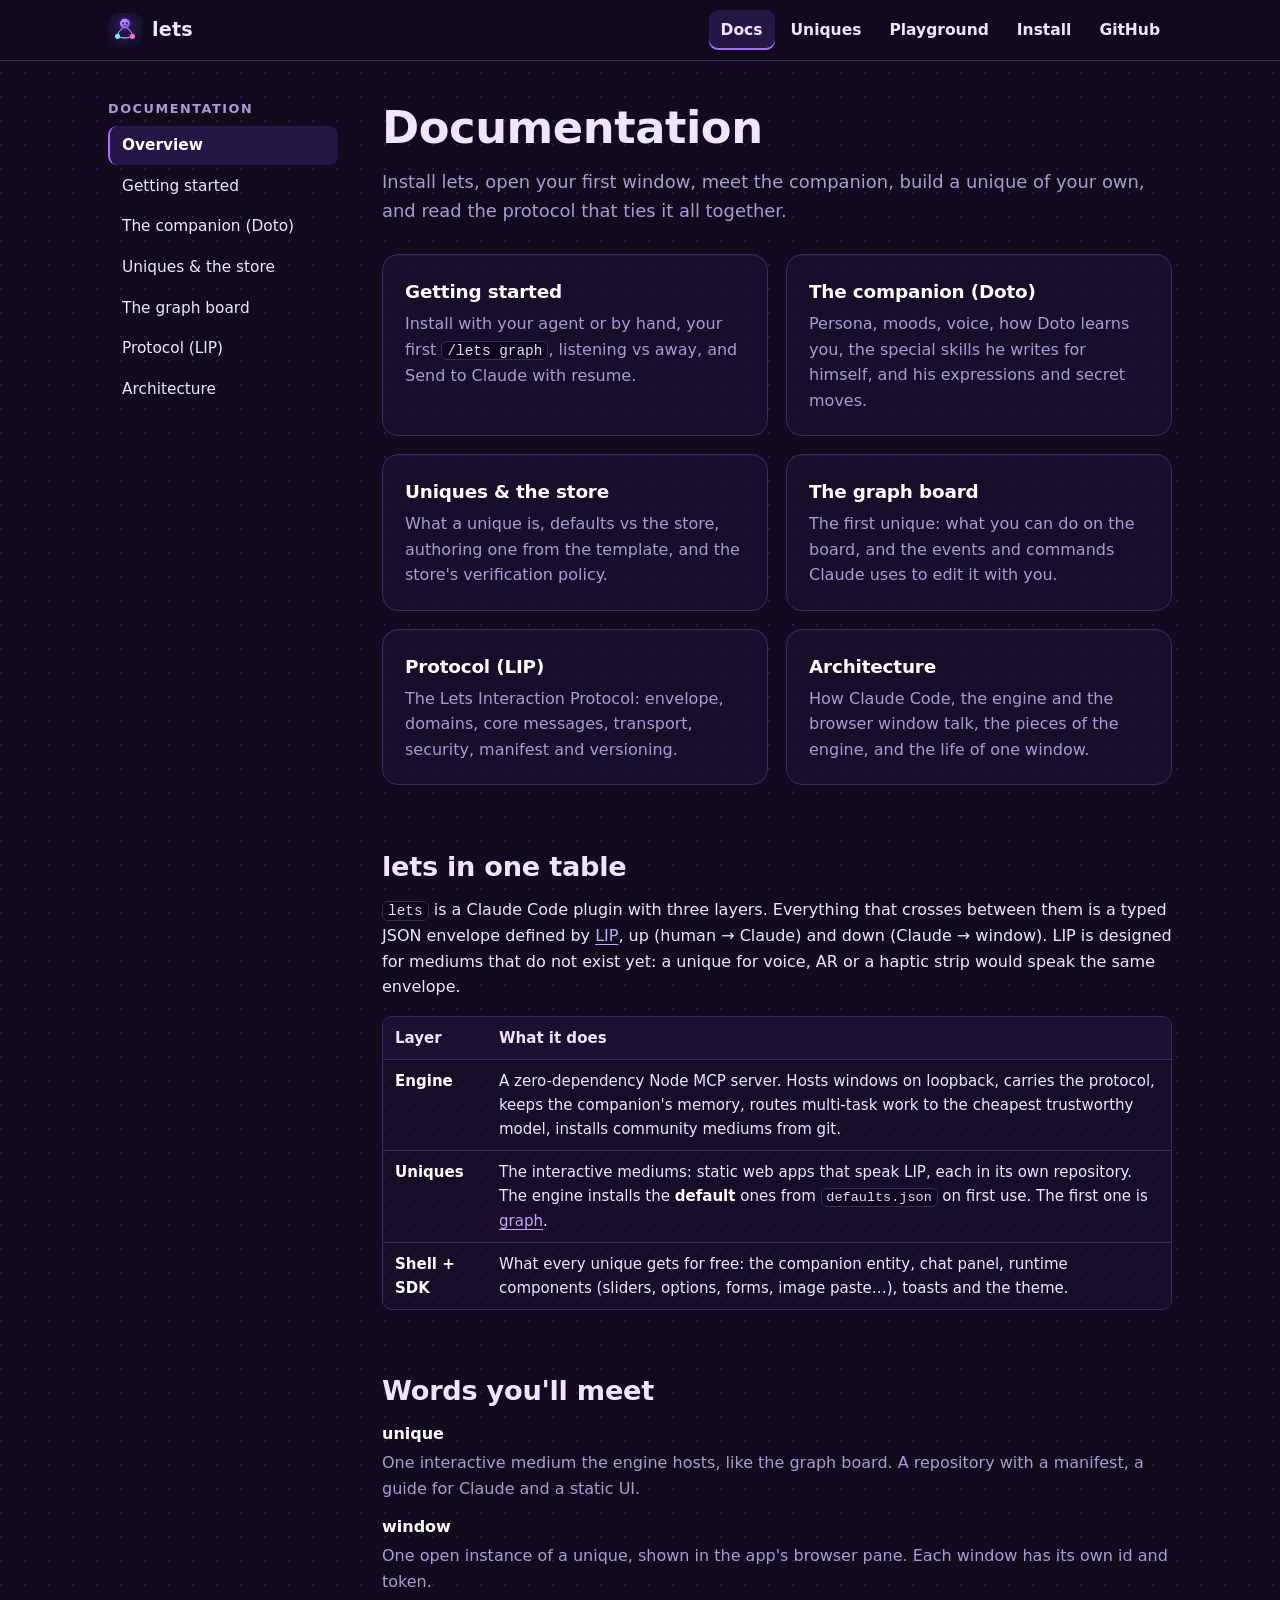
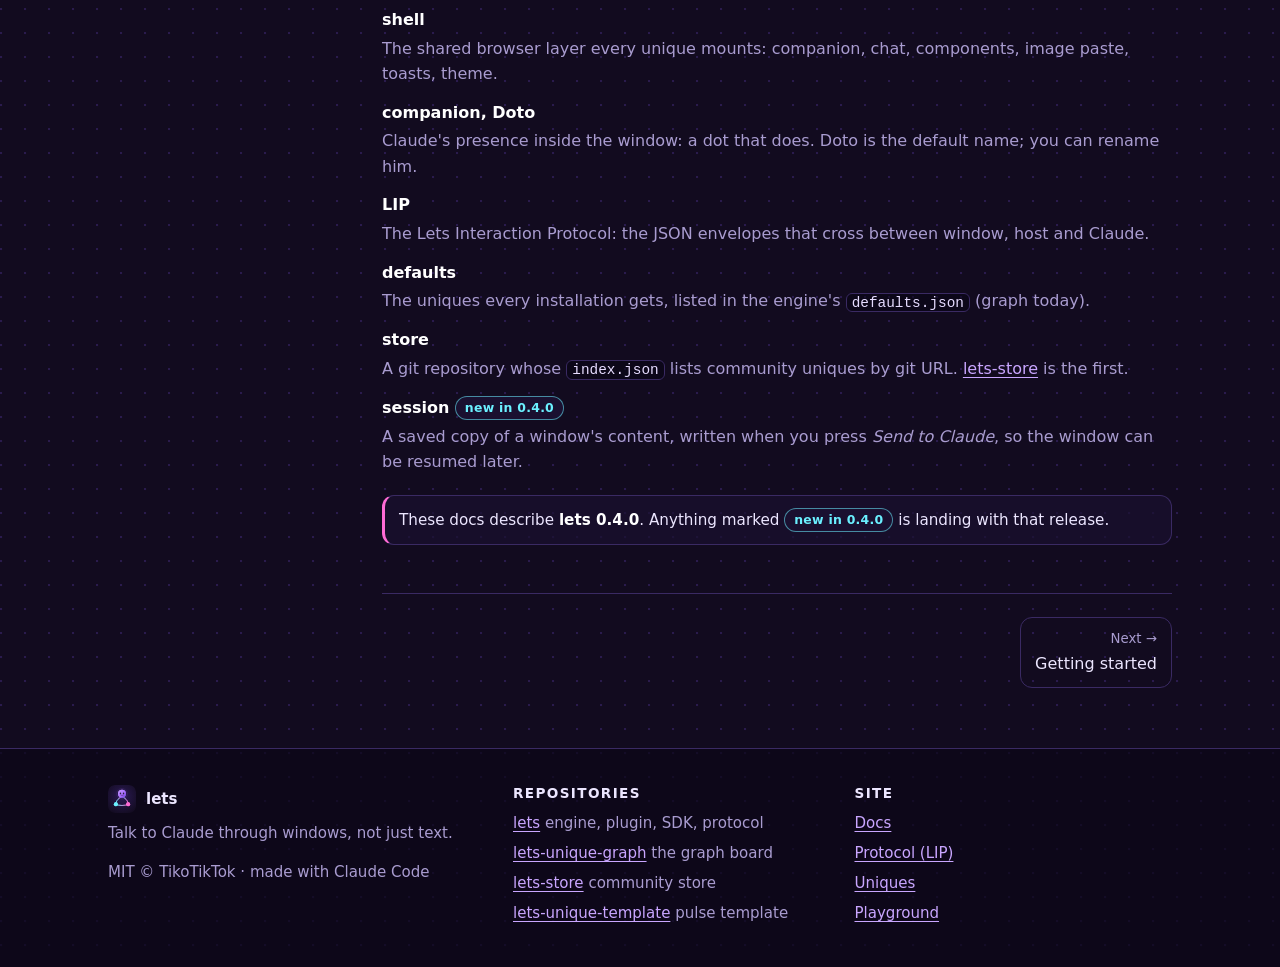
==== commit 3b150994: "site: Pip is now Doto, a dot that does - Copy, greeting, boop and mood lines, playground persona and" ====
--- a/docs/index.html
+++ b/docs/index.html
@@ -4,7 +4,7 @@
   <meta charset="utf-8">
   <meta name="viewport" content="width=device-width, initial-scale=1">
   <title>Docs · lets</title>
-  <meta name="description" content="Documentation for lets: install, the companion Pip, uniques, the graph board, the LIP protocol and the architecture.">
+  <meta name="description" content="Documentation for lets: install, the companion Doto, uniques, the graph board, the LIP protocol and the architecture.">
   <meta name="theme-color" content="#120b1f">
   <link rel="icon" href="../assets/logo.svg" type="image/svg+xml">
   <link rel="stylesheet" href="../css/site.css">
@@ -36,7 +36,7 @@
       <ul>
         <li><a href="./index.html" aria-current="page">Overview</a></li>
         <li><a href="./getting-started.html">Getting started</a></li>
-        <li><a href="./companion.html">The companion (Pip)</a></li>
+        <li><a href="./companion.html">The companion (Doto)</a></li>
         <li><a href="./uniques.html">Uniques &amp; the store</a></li>
         <li><a href="./graph.html">The graph board</a></li>
         <li><a href="./protocol.html">Protocol (LIP)</a></li>
@@ -54,8 +54,8 @@
     <p>Install with your agent or by hand, your first <code>/lets graph</code>, listening vs away, and Send to Claude with resume.</p>
   </article>
   <article class="card">
-    <h2><a class="stretch" href="./companion.html">The companion (Pip)</a></h2>
-    <p>Persona, moods, how Pip learns you, the special skills it writes for itself, and its expressions and secret moves.</p>
+    <h2><a class="stretch" href="./companion.html">The companion (Doto)</a></h2>
+    <p>Persona, moods, voice, how Doto learns you, the special skills he writes for himself, and his expressions and secret moves.</p>
   </article>
   <article class="card">
     <h2><a class="stretch" href="./uniques.html">Uniques &amp; the store</a></h2>
@@ -93,7 +93,7 @@
   <dt>unique</dt><dd>One interactive medium the engine hosts, like the graph board. A repository with a manifest, a guide for Claude and a static UI.</dd>
   <dt>window</dt><dd>One open instance of a unique, shown in the app's browser pane. Each window has its own id and token.</dd>
   <dt>shell</dt><dd>The shared browser layer every unique mounts: companion, chat, components, image paste, toasts, theme.</dd>
-  <dt>companion, Pip</dt><dd>Claude's presence inside the window. Pip is the default name; you can rename it.</dd>
+  <dt>companion, Doto</dt><dd>Claude's presence inside the window: a dot that does. Doto is the default name; you can rename him.</dd>
   <dt>LIP</dt><dd>The Lets Interaction Protocol: the JSON envelopes that cross between window, host and Claude.</dd>
   <dt>defaults</dt><dd>The uniques every installation gets, listed in the engine's <code>defaults.json</code> (graph today).</dd>
   <dt>store</dt><dd>A git repository whose <code>index.json</code> lists community uniques by git URL. <a href="https://github.com/TikoTikTok/lets-store">lets-store</a> is the first.</dd>
--- a/css/site.css
+++ b/css/site.css
@@ -158,83 +158,83 @@
 @media (max-width: 420px) { .stage-node { font-size: .74rem; padding: 4px 9px; } .stage-node.n2 { top: 8%; right: 5%; } .stage-node.n1 { top: auto; bottom: 30%; left: 4%; } }
 .stage-hint { position: absolute; bottom: 12px; left: 0; right: 0; text-align: center; font-size: .8rem; color: var(--lets-fg-dim); }
 
-/* ------------------------------------------------------------- the orb (Pip) */
-.pip { --pip-glow: var(--lets-accent); --pip-tint: #7b4fe0; --pip-bob: 3.2s; position: relative; display: inline-grid; place-items: center; width: 168px; height: 168px; padding: 0; border: 0; border-radius: 50%; background: none; color: inherit; cursor: pointer; -webkit-tap-highlight-color: transparent; }
-.pip:focus-visible { outline-offset: 6px; border-radius: 50%; }
-.pip-sm { width: 112px; height: 112px; }
-.pip-squash > svg { display: block; width: 100%; height: 100%; overflow: visible; filter: drop-shadow(0 10px 18px rgba(5, 2, 14, .55)); }
-.pip-bob { width: 100%; height: 100%; animation: pip-bob var(--pip-bob) ease-in-out infinite; }
-.pip-squash { width: 100%; height: 100%; transform-origin: 50% 88%; }
-.pip-aura { transform-box: fill-box; transform-origin: center; animation: pip-pulse 3.6s ease-in-out infinite; }
-.pip .g0 { stop-color: var(--pip-glow); stop-opacity: .55; }
-.pip .g1 { stop-color: var(--pip-glow); stop-opacity: 0; }
-.pip .b0 { stop-color: #b892ff; }
-.pip .b1 { stop-color: #4a2a8e; }
-.pip .b2 { stop-color: #120a26; }
-.pip .r0 { stop-color: var(--lets-accent-3); }
-.pip .r1 { stop-color: var(--lets-accent-2); }
-.pip-ring { fill: none; stroke: var(--lets-accent); stroke-opacity: .42; stroke-width: .8; stroke-dasharray: 1.4 4.2; transform-box: view-box; transform-origin: 0 0; animation: pip-spin 24s linear infinite; }
-.pip-body { transform-box: fill-box; transform-origin: 50% 60%; animation: pip-breathe 4.2s ease-in-out infinite; }
-.pip-blob { stroke-width: 1.3; }
-.pip-shine { fill: #fff; opacity: .16; }
-.pip-cheek { fill: var(--lets-accent-2); opacity: .18; transition: opacity .3s; }
-.pip-blinker, .pip-eye, .pip-mouth, .pip-z { transform-box: fill-box; transform-origin: center; }
-.pip-eye { transition: transform .25s cubic-bezier(.3, 1.5, .5, 1); }
-.pip-white { fill: #f7f3ff; transition: opacity .2s; }
-.pip-pupil { fill: #1b0f3a; transition: opacity .2s; }
-.pip-glint { fill: #fff; }
-.pip-arc { fill: none; stroke: #f7f3ff; stroke-width: 2; stroke-linecap: round; opacity: 0; transition: opacity .2s; }
-.pip-mouth { fill: none; stroke: #f7f3ff; stroke-width: 1.5; stroke-linecap: round; opacity: 0; transition: opacity .2s, transform .25s; }
-.pip-m-smile { opacity: 1; }
-.pip-orbit { fill: var(--lets-accent-3); opacity: 0; transform-box: view-box; transform-origin: 0 0; transition: opacity .3s; }
-.pip-z { fill: var(--lets-fg-dim); font: 700 8px var(--lets-font); opacity: 0; }
-.pip-blinker.blink { animation: pip-blink .17s ease-in-out; }
-
-.pip[data-mood=happy]    { --pip-glow: var(--lets-accent-2); --pip-bob: 1.7s; }
-.pip[data-mood=curious]  { --pip-glow: var(--lets-accent-3); --pip-bob: 2.4s; }
-.pip[data-mood=thinking] { --pip-glow: #8f7bff; --pip-bob: 4.2s; }
-.pip[data-mood=busy]     { --pip-glow: var(--lets-accent-3); --pip-bob: 1.1s; }
-.pip[data-mood=proud]    { --pip-glow: var(--lets-warn); --pip-bob: 2s; }
-.pip[data-mood=sleepy]   { --pip-glow: #6d5aa8; --pip-bob: 5.5s; }
-.pip[data-mood=alert]    { --pip-glow: var(--lets-err); --pip-bob: .9s; }
-.pip:is([data-mood=happy], [data-mood=proud]) :is(.pip-white, .pip-pupil) { opacity: 0; }
-.pip:is([data-mood=happy], [data-mood=proud]) .pip-arc { opacity: 1; }
-.pip:is([data-mood=happy], [data-mood=proud]) .pip-cheek { opacity: .55; }
-.pip:is([data-mood=happy], [data-mood=proud]) .pip-m-smile { transform: scale(1.35); }
-.pip[data-mood=curious] .pip-eye-r { transform: scale(1.18); }
-.pip[data-mood=curious] .pip-eye-l { transform: scale(.9); }
-.pip[data-mood=busy] .pip-eye { transform: scaleY(.72); }
-.pip[data-mood=thinking] .pip-eye { transform: scaleY(.9); }
-.pip[data-mood=sleepy] .pip-eye { transform: scaleY(.4); transform-origin: 50% 90%; }
-.pip[data-mood=alert] .pip-eye { transform: scale(1.16); }
-.pip:is([data-mood=curious], [data-mood=alert], [data-mood=thinking], [data-mood=busy], [data-mood=sleepy]) .pip-m-smile { opacity: 0; }
-.pip:is([data-mood=curious], [data-mood=alert]) .pip-m-o { opacity: 1; }
-.pip:is([data-mood=thinking], [data-mood=busy], [data-mood=sleepy]) .pip-m-flat { opacity: .85; }
-.pip[data-mood=thinking] .pip-orbit { opacity: .95; animation: pip-spin 3.2s linear infinite; }
-.pip[data-mood=busy] .pip-orbit { opacity: .95; animation: pip-spin 1s linear infinite; }
-.pip[data-mood=busy] .pip-ring { animation-duration: 6s; }
-.pip[data-mood=sleepy] .pip-aura { opacity: .5; }
-.pip[data-mood=sleepy] .pip-z { animation: pip-z 2.6s ease-out infinite; }
-.pip[data-mood=alert] .pip-aura { animation-duration: .9s; }
+/* ------------------------------------------------------------- the orb (Doto) */
+.doto { --doto-glow: var(--lets-accent); --doto-tint: #7b4fe0; --doto-bob: 3.2s; position: relative; display: inline-grid; place-items: center; width: 168px; height: 168px; padding: 0; border: 0; border-radius: 50%; background: none; color: inherit; cursor: pointer; -webkit-tap-highlight-color: transparent; }
+.doto:focus-visible { outline-offset: 6px; border-radius: 50%; }
+.doto-sm { width: 112px; height: 112px; }
+.doto-squash > svg { display: block; width: 100%; height: 100%; overflow: visible; filter: drop-shadow(0 10px 18px rgba(5, 2, 14, .55)); }
+.doto-bob { width: 100%; height: 100%; animation: doto-bob var(--doto-bob) ease-in-out infinite; }
+.doto-squash { width: 100%; height: 100%; transform-origin: 50% 88%; }
+.doto-aura { transform-box: fill-box; transform-origin: center; animation: doto-pulse 3.6s ease-in-out infinite; }
+.doto .g0 { stop-color: var(--doto-glow); stop-opacity: .55; }
+.doto .g1 { stop-color: var(--doto-glow); stop-opacity: 0; }
+.doto .b0 { stop-color: #b892ff; }
+.doto .b1 { stop-color: #4a2a8e; }
+.doto .b2 { stop-color: #120a26; }
+.doto .r0 { stop-color: var(--lets-accent-3); }
+.doto .r1 { stop-color: var(--lets-accent-2); }
+.doto-ring { fill: none; stroke: var(--lets-accent); stroke-opacity: .42; stroke-width: .8; stroke-dasharray: 1.4 4.2; transform-box: view-box; transform-origin: 0 0; animation: doto-spin 24s linear infinite; }
+.doto-body { transform-box: fill-box; transform-origin: 50% 60%; animation: doto-breathe 4.2s ease-in-out infinite; }
+.doto-blob { stroke-width: 1.3; }
+.doto-shine { fill: #fff; opacity: .16; }
+.doto-cheek { fill: var(--lets-accent-2); opacity: .18; transition: opacity .3s; }
+.doto-blinker, .doto-eye, .doto-mouth, .doto-z { transform-box: fill-box; transform-origin: center; }
+.doto-eye { transition: transform .25s cubic-bezier(.3, 1.5, .5, 1); }
+.doto-white { fill: #f7f3ff; transition: opacity .2s; }
+.doto-pupil { fill: #1b0f3a; transition: opacity .2s; }
+.doto-glint { fill: #fff; }
+.doto-arc { fill: none; stroke: #f7f3ff; stroke-width: 2; stroke-linecap: round; opacity: 0; transition: opacity .2s; }
+.doto-mouth { fill: none; stroke: #f7f3ff; stroke-width: 1.5; stroke-linecap: round; opacity: 0; transition: opacity .2s, transform .25s; }
+.doto-m-smile { opacity: 1; }
+.doto-orbit { fill: var(--lets-accent-3); opacity: 0; transform-box: view-box; transform-origin: 0 0; transition: opacity .3s; }
+.doto-z { fill: var(--lets-fg-dim); font: 700 8px var(--lets-font); opacity: 0; }
+.doto-blinker.blink { animation: doto-blink .17s ease-in-out; }
+
+.doto[data-mood=happy]    { --doto-glow: var(--lets-accent-2); --doto-bob: 1.7s; }
+.doto[data-mood=curious]  { --doto-glow: var(--lets-accent-3); --doto-bob: 2.4s; }
+.doto[data-mood=thinking] { --doto-glow: #8f7bff; --doto-bob: 4.2s; }
+.doto[data-mood=busy]     { --doto-glow: var(--lets-accent-3); --doto-bob: 1.1s; }
+.doto[data-mood=proud]    { --doto-glow: var(--lets-warn); --doto-bob: 2s; }
+.doto[data-mood=sleepy]   { --doto-glow: #6d5aa8; --doto-bob: 5.5s; }
+.doto[data-mood=alert]    { --doto-glow: var(--lets-err); --doto-bob: .9s; }
+.doto:is([data-mood=happy], [data-mood=proud]) :is(.doto-white, .doto-pupil) { opacity: 0; }
+.doto:is([data-mood=happy], [data-mood=proud]) .doto-arc { opacity: 1; }
+.doto:is([data-mood=happy], [data-mood=proud]) .doto-cheek { opacity: .55; }
+.doto:is([data-mood=happy], [data-mood=proud]) .doto-m-smile { transform: scale(1.35); }
+.doto[data-mood=curious] .doto-eye-r { transform: scale(1.18); }
+.doto[data-mood=curious] .doto-eye-l { transform: scale(.9); }
+.doto[data-mood=busy] .doto-eye { transform: scaleY(.72); }
+.doto[data-mood=thinking] .doto-eye { transform: scaleY(.9); }
+.doto[data-mood=sleepy] .doto-eye { transform: scaleY(.4); transform-origin: 50% 90%; }
+.doto[data-mood=alert] .doto-eye { transform: scale(1.16); }
+.doto:is([data-mood=curious], [data-mood=alert], [data-mood=thinking], [data-mood=busy], [data-mood=sleepy]) .doto-m-smile { opacity: 0; }
+.doto:is([data-mood=curious], [data-mood=alert]) .doto-m-o { opacity: 1; }
+.doto:is([data-mood=thinking], [data-mood=busy], [data-mood=sleepy]) .doto-m-flat { opacity: .85; }
+.doto[data-mood=thinking] .doto-orbit { opacity: .95; animation: doto-spin 3.2s linear infinite; }
+.doto[data-mood=busy] .doto-orbit { opacity: .95; animation: doto-spin 1s linear infinite; }
+.doto[data-mood=busy] .doto-ring { animation-duration: 6s; }
+.doto[data-mood=sleepy] .doto-aura { opacity: .5; }
+.doto[data-mood=sleepy] .doto-z { animation: doto-z 2.6s ease-out infinite; }
+.doto[data-mood=alert] .doto-aura { animation-duration: .9s; }
 
 /* boop: squish + a heart floats up */
-.pip.booped .pip-squash { animation: pip-squish .45s ease-out; }
-.pip-heart { position: absolute; left: 50%; top: 8%; width: 22px; height: 22px; margin-left: -11px; color: var(--lets-accent-2); pointer-events: none; opacity: 0; }
-.pip.booped .pip-heart { animation: pip-heart 1.1s ease-out; }
-
-.pip-bubble { position: absolute; left: 50%; bottom: calc(100% + 4px); transform: translateX(-50%); width: max-content; max-width: min(260px, 80vw); padding: 8px 12px; border-radius: 12px; border: 1px solid var(--lets-line); background: var(--lets-glass); box-shadow: var(--lets-shadow); color: var(--lets-fg); font-size: .9rem; line-height: 1.4; text-align: center; opacity: 0; transition: opacity .25s, transform .25s; pointer-events: none; }
-.pip-bubble[data-open="true"] { opacity: 1; transform: translateX(-50%) translateY(-4px); }
-.pip-bubble::after { content: ""; position: absolute; left: 50%; top: 100%; width: 10px; height: 10px; margin: -5px 0 0 -5px; transform: rotate(45deg); background: var(--lets-bg-2); border-right: 1px solid var(--lets-line); border-bottom: 1px solid var(--lets-line); }
-.pip-holder { position: relative; display: inline-grid; place-items: center; }
-
-@keyframes pip-bob { 0%, 100% { transform: translateY(0); } 50% { transform: translateY(-7px); } }
-@keyframes pip-breathe { 0%, 100% { transform: scale(1); } 50% { transform: scale(1.025, .985); } }
-@keyframes pip-spin { to { transform: rotate(360deg); } }
-@keyframes pip-pulse { 0%, 100% { transform: scale(1); opacity: .9; } 50% { transform: scale(1.08); opacity: 1; } }
-@keyframes pip-blink { 0%, 100% { transform: scaleY(1); } 45% { transform: scaleY(.1); } }
-@keyframes pip-z { 0% { opacity: 0; transform: translate(0, 0); } 30% { opacity: .9; } 100% { opacity: 0; transform: translate(6px, -10px); } }
-@keyframes pip-squish { 0% { transform: none; } 30% { transform: scale(1.16, .84); } 60% { transform: scale(.94, 1.06); } 100% { transform: none; } }
-@keyframes pip-heart { 0% { opacity: 0; transform: translateY(6px) scale(.6); } 20% { opacity: 1; transform: translateY(0) scale(1); } 100% { opacity: 0; transform: translateY(-44px) scale(1.1); } }
+.doto.booped .doto-squash { animation: doto-squish .45s ease-out; }
+.doto-heart { position: absolute; left: 50%; top: 8%; width: 22px; height: 22px; margin-left: -11px; color: var(--lets-accent-2); pointer-events: none; opacity: 0; }
+.doto.booped .doto-heart { animation: doto-heart 1.1s ease-out; }
+
+.doto-bubble { position: absolute; left: 50%; bottom: calc(100% + 4px); transform: translateX(-50%); width: max-content; max-width: min(260px, 80vw); padding: 8px 12px; border-radius: 12px; border: 1px solid var(--lets-line); background: var(--lets-glass); box-shadow: var(--lets-shadow); color: var(--lets-fg); font-size: .9rem; line-height: 1.4; text-align: center; opacity: 0; transition: opacity .25s, transform .25s; pointer-events: none; }
+.doto-bubble[data-open="true"] { opacity: 1; transform: translateX(-50%) translateY(-4px); }
+.doto-bubble::after { content: ""; position: absolute; left: 50%; top: 100%; width: 10px; height: 10px; margin: -5px 0 0 -5px; transform: rotate(45deg); background: var(--lets-bg-2); border-right: 1px solid var(--lets-line); border-bottom: 1px solid var(--lets-line); }
+.doto-holder { position: relative; display: inline-grid; place-items: center; }
+
+@keyframes doto-bob { 0%, 100% { transform: translateY(0); } 50% { transform: translateY(-7px); } }
+@keyframes doto-breathe { 0%, 100% { transform: scale(1); } 50% { transform: scale(1.025, .985); } }
+@keyframes doto-spin { to { transform: rotate(360deg); } }
+@keyframes doto-pulse { 0%, 100% { transform: scale(1); opacity: .9; } 50% { transform: scale(1.08); opacity: 1; } }
+@keyframes doto-blink { 0%, 100% { transform: scaleY(1); } 45% { transform: scaleY(.1); } }
+@keyframes doto-z { 0% { opacity: 0; transform: translate(0, 0); } 30% { opacity: .9; } 100% { opacity: 0; transform: translate(6px, -10px); } }
+@keyframes doto-squish { 0% { transform: none; } 30% { transform: scale(1.16, .84); } 60% { transform: scale(.94, 1.06); } 100% { transform: none; } }
+@keyframes doto-heart { 0% { opacity: 0; transform: translateY(6px) scale(.6); } 20% { opacity: 1; transform: translateY(0) scale(1); } 100% { opacity: 0; transform: translateY(-44px) scale(1.1); } }
 
 /* -------------------------------------------------------------- sections */
 .section { padding: 56px 0; }
@@ -266,10 +266,10 @@
 .shot img { width: 100%; border-radius: 14px; border: 1px solid var(--lets-line-2); box-shadow: var(--lets-shadow); background: var(--lets-bg-2); }
 .shot figcaption { margin-top: 10px; color: var(--lets-fg-dim); font-size: .93rem; }
 
-/* Pip teaser */
-.pip-teaser { display: grid; gap: 28px; align-items: start; }
-@media (min-width: 900px) { .pip-teaser { grid-template-columns: 300px 1fr; gap: 44px; } }
-.pip-panel { display: grid; justify-items: center; gap: 14px; padding: 52px 18px 18px; border-radius: 20px; border: 1px solid var(--lets-line); background: var(--lets-bg-2); }
+/* Doto teaser */
+.doto-teaser { display: grid; gap: 28px; align-items: start; }
+@media (min-width: 900px) { .doto-teaser { grid-template-columns: 300px 1fr; gap: 44px; } }
+.doto-panel { display: grid; justify-items: center; gap: 14px; padding: 52px 18px 18px; border-radius: 20px; border: 1px solid var(--lets-line); background: var(--lets-bg-2); }
 .mood-chips { display: flex; flex-wrap: wrap; justify-content: center; gap: 6px; }
 .chip { min-height: 32px; padding: 4px 11px; border-radius: 999px; border: 1px solid var(--lets-line); background: var(--lets-bg-3); color: var(--lets-fg); font: 550 13px/1.2 var(--lets-font); cursor: pointer; }
 .chip:hover { border-color: var(--lets-line-2); }
@@ -403,7 +403,7 @@
 /* -------------------------------------------------------- reduced motion */
 @media (prefers-reduced-motion: reduce) {
   *, *::before, *::after { animation-duration: .001ms !important; animation-iteration-count: 1 !important; transition-duration: .001ms !important; }
-  .pip-bob, .pip-ring, .pip-body, .pip-aura, .pip-orbit, .pip-z { animation: none !important; }
-  .pip[data-mood=sleepy] .pip-z { opacity: .8; }
-  .pip[data-mood=thinking] .pip-orbit, .pip[data-mood=busy] .pip-orbit { opacity: .95; }
-}
+  .doto-bob, .doto-ring, .doto-body, .doto-aura, .doto-orbit, .doto-z { animation: none !important; }
+  .doto[data-mood=sleepy] .doto-z { opacity: .8; }
+  .doto[data-mood=thinking] .doto-orbit, .doto[data-mood=busy] .doto-orbit { opacity: .95; }
+}
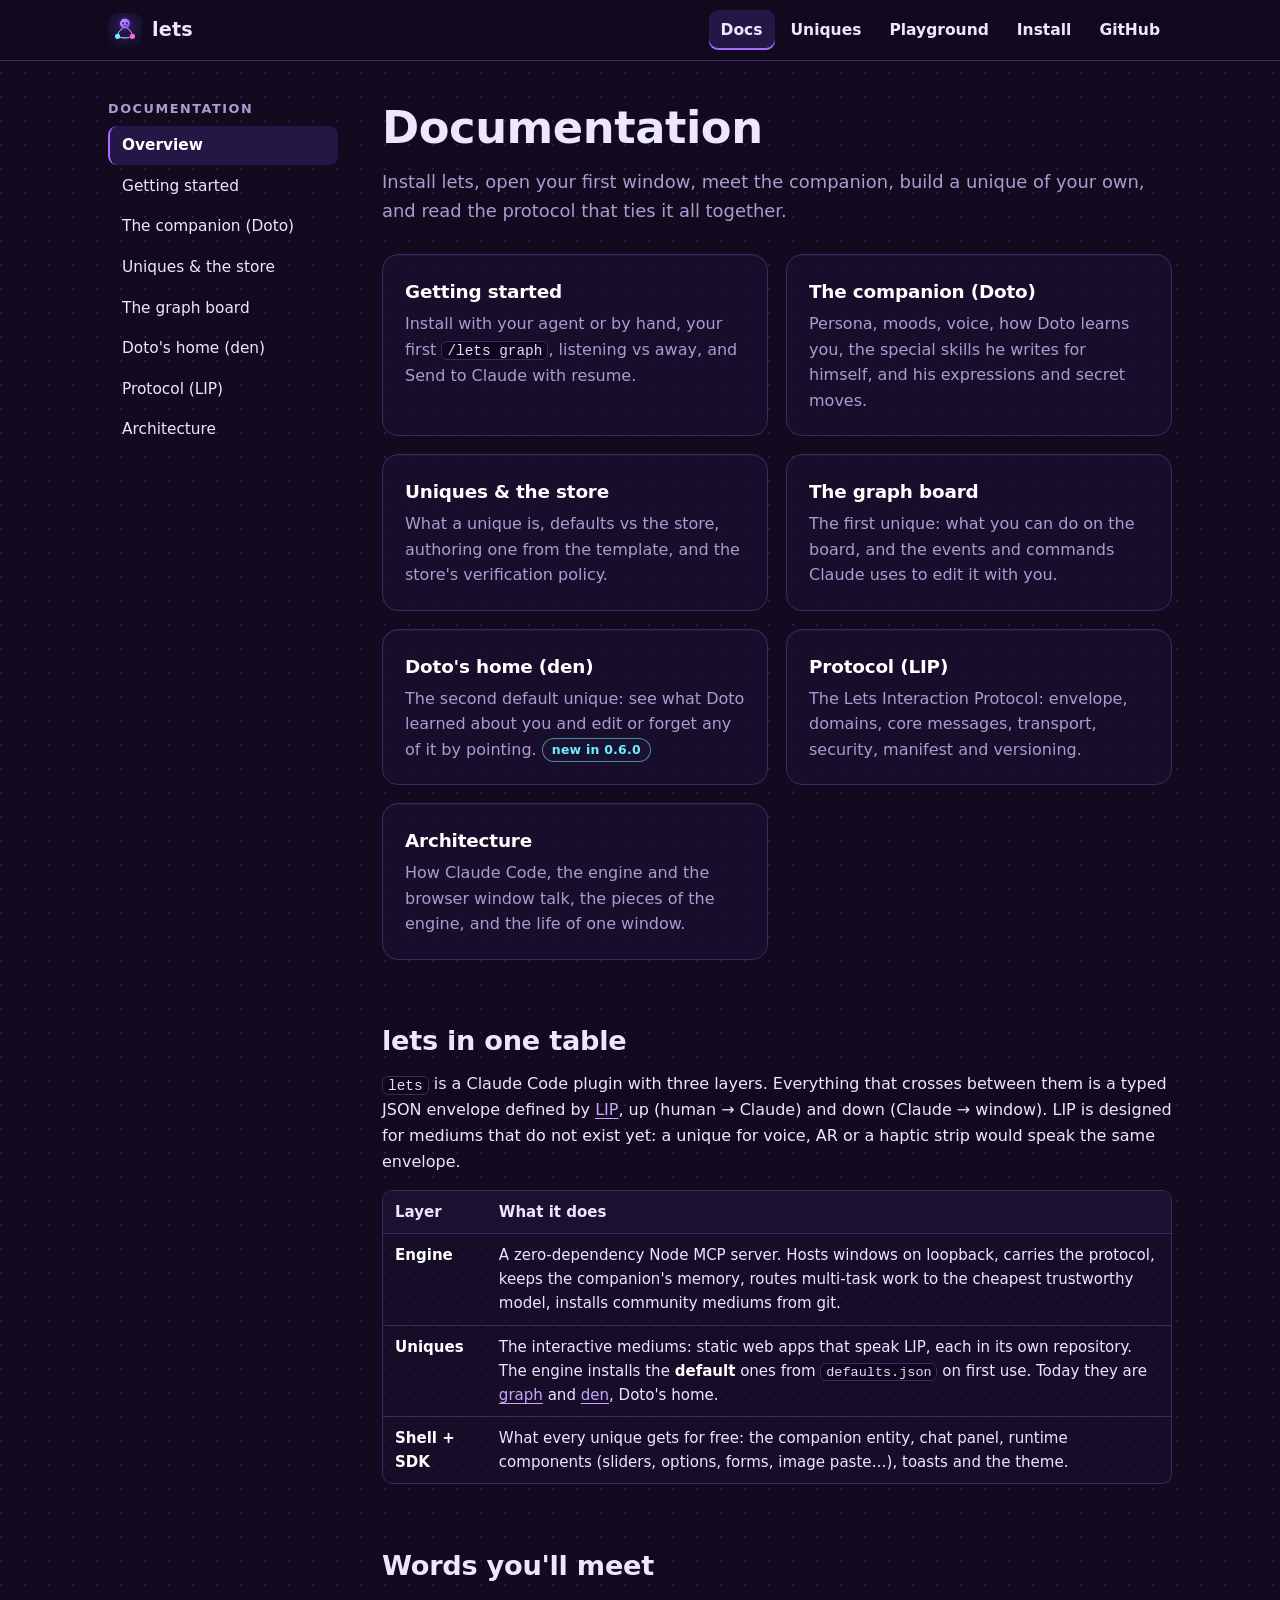
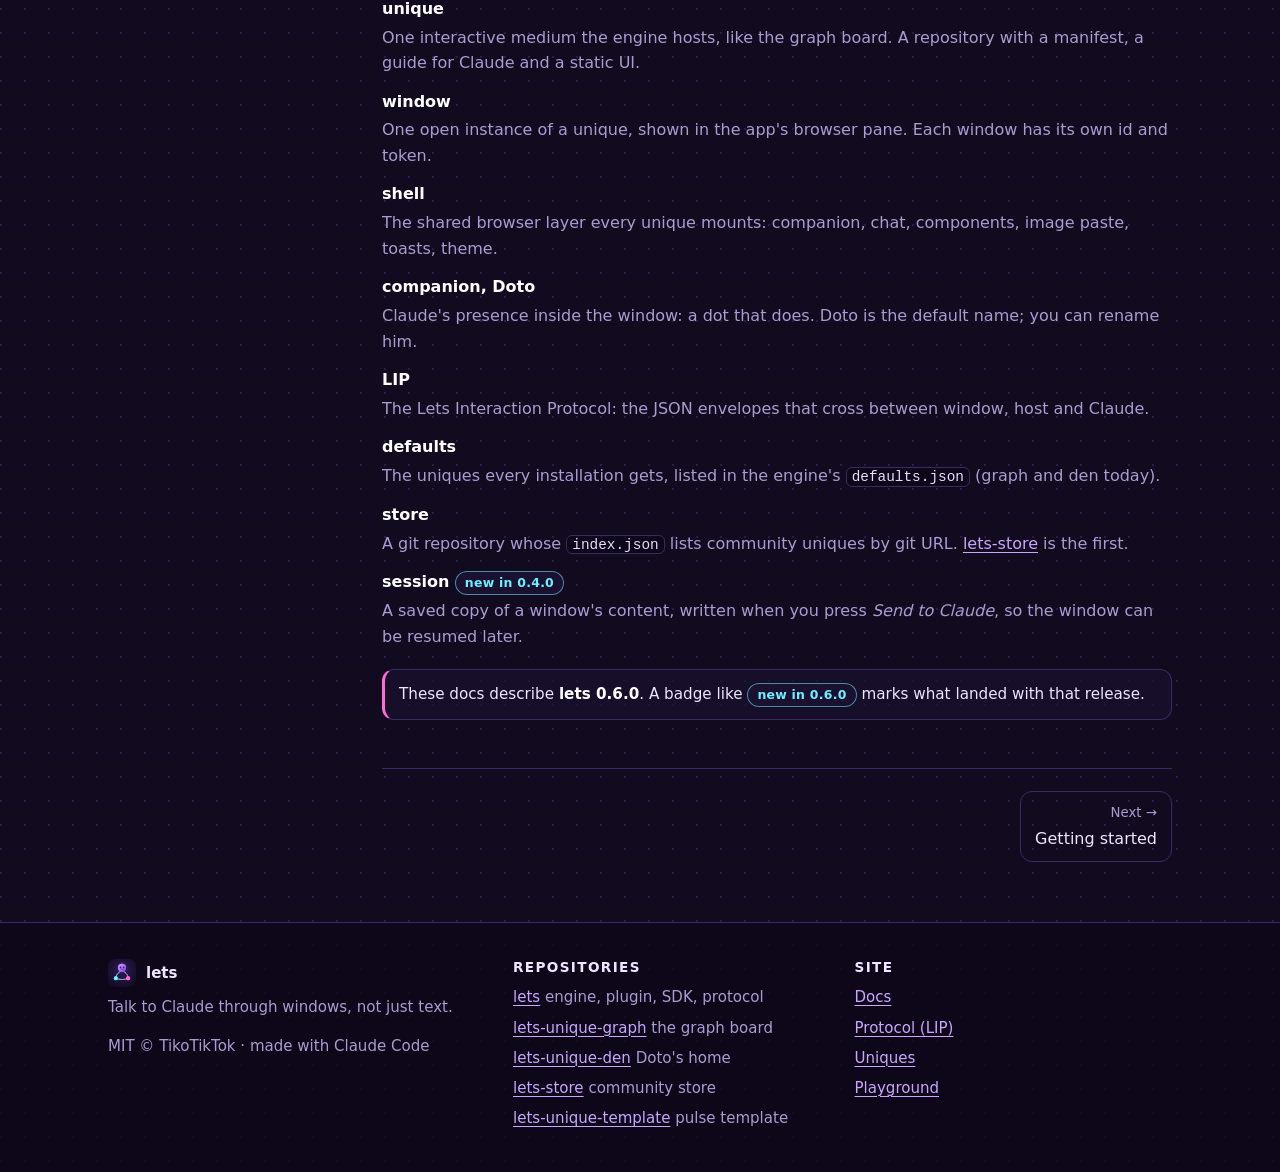
==== commit 2d869b00: "den: card, docs page, defaults are graph and den (lets 0.6.0) Adds the den card and docs/den.html, l" ====
--- a/docs/index.html
+++ b/docs/index.html
@@ -4,7 +4,7 @@
   <meta charset="utf-8">
   <meta name="viewport" content="width=device-width, initial-scale=1">
   <title>Docs · lets</title>
-  <meta name="description" content="Documentation for lets: install, the companion Doto, uniques, the graph board, the LIP protocol and the architecture.">
+  <meta name="description" content="Documentation for lets: install, the companion Doto, uniques, the graph board, den (Doto's home), the LIP protocol and the architecture.">
   <meta name="theme-color" content="#120b1f">
   <link rel="icon" href="../assets/logo.svg" type="image/svg+xml">
   <link rel="stylesheet" href="../css/site.css">
@@ -39,6 +39,7 @@
         <li><a href="./companion.html">The companion (Doto)</a></li>
         <li><a href="./uniques.html">Uniques &amp; the store</a></li>
         <li><a href="./graph.html">The graph board</a></li>
+        <li><a href="./den.html">Doto's home (den)</a></li>
         <li><a href="./protocol.html">Protocol (LIP)</a></li>
         <li><a href="./architecture.html">Architecture</a></li>
       </ul>
@@ -66,6 +67,10 @@
     <p>The first unique: what you can do on the board, and the events and commands Claude uses to edit it with you.</p>
   </article>
   <article class="card">
+    <h2><a class="stretch" href="./den.html">Doto's home (den)</a></h2>
+    <p>The second default unique: see what Doto learned about you and edit or forget any of it by pointing. <span class="badge badge-new">new in 0.6.0</span></p>
+  </article>
+  <article class="card">
     <h2><a class="stretch" href="./protocol.html">Protocol (LIP)</a></h2>
     <p>The Lets Interaction Protocol: envelope, domains, core messages, transport, security, manifest and versioning.</p>
   </article>
@@ -82,7 +87,7 @@
     <thead><tr><th scope="col">Layer</th><th scope="col">What it does</th></tr></thead>
     <tbody>
       <tr><td><strong>Engine</strong></td><td>A zero-dependency Node MCP server. Hosts windows on loopback, carries the protocol, keeps the companion's memory, routes multi-task work to the cheapest trustworthy model, installs community mediums from git.</td></tr>
-      <tr><td><strong>Uniques</strong></td><td>The interactive mediums: static web apps that speak LIP, each in its own repository. The engine installs the <strong>default</strong> ones from <code>defaults.json</code> on first use. The first one is <a href="./graph.html">graph</a>.</td></tr>
+      <tr><td><strong>Uniques</strong></td><td>The interactive mediums: static web apps that speak LIP, each in its own repository. The engine installs the <strong>default</strong> ones from <code>defaults.json</code> on first use. Today they are <a href="./graph.html">graph</a> and <a href="./den.html">den</a>, Doto's home.</td></tr>
       <tr><td><strong>Shell + SDK</strong></td><td>What every unique gets for free: the companion entity, chat panel, runtime components (sliders, options, forms, image paste…), toasts and the theme.</td></tr>
     </tbody>
   </table>
@@ -95,12 +100,12 @@
   <dt>shell</dt><dd>The shared browser layer every unique mounts: companion, chat, components, image paste, toasts, theme.</dd>
   <dt>companion, Doto</dt><dd>Claude's presence inside the window: a dot that does. Doto is the default name; you can rename him.</dd>
   <dt>LIP</dt><dd>The Lets Interaction Protocol: the JSON envelopes that cross between window, host and Claude.</dd>
-  <dt>defaults</dt><dd>The uniques every installation gets, listed in the engine's <code>defaults.json</code> (graph today).</dd>
+  <dt>defaults</dt><dd>The uniques every installation gets, listed in the engine's <code>defaults.json</code> (graph and den today).</dd>
   <dt>store</dt><dd>A git repository whose <code>index.json</code> lists community uniques by git URL. <a href="https://github.com/TikoTikTok/lets-store">lets-store</a> is the first.</dd>
   <dt>session <span class="badge badge-new">new in 0.4.0</span></dt><dd>A saved copy of a window's content, written when you press <em>Send to Claude</em>, so the window can be resumed later.</dd>
 </dl>
 
-<p class="note note-new">These docs describe <strong>lets 0.4.0</strong>. Anything marked <span class="badge badge-new">new in 0.4.0</span> is landing with that release.</p>
+<p class="note note-new">These docs describe <strong>lets 0.6.0</strong>. A badge like <span class="badge badge-new">new in 0.6.0</span> marks what landed with that release.</p>
 
 <nav class="doc-pager" aria-label="Previous and next page"><a class="next" href="./getting-started.html"><small>Next →</small>Getting started</a></nav>
   </main>
@@ -118,6 +123,7 @@
       <ul>
         <li><a href="https://github.com/TikoTikTok/lets">lets</a> <span class="dim">engine, plugin, SDK, protocol</span></li>
         <li><a href="https://github.com/TikoTikTok/lets-unique-graph">lets-unique-graph</a> <span class="dim">the graph board</span></li>
+        <li><a href="https://github.com/TikoTikTok/lets-unique-den">lets-unique-den</a> <span class="dim">Doto's home</span></li>
         <li><a href="https://github.com/TikoTikTok/lets-store">lets-store</a> <span class="dim">community store</span></li>
         <li><a href="https://github.com/TikoTikTok/lets-unique-template">lets-unique-template</a> <span class="dim">pulse template</span></li>
       </ul>
--- a/css/site.css
+++ b/css/site.css
@@ -93,6 +93,7 @@
 th { background: var(--lets-bg-2); color: var(--lets-fg); font-weight: 650; white-space: nowrap; }
 tr:last-child td { border-bottom: 0; }
 td code { white-space: normal; }
+@media (min-width: 720px) { td code { overflow-wrap: break-word; } }  /* keep identifiers whole where tables have room */
 
 /* buttons */
 .btn {
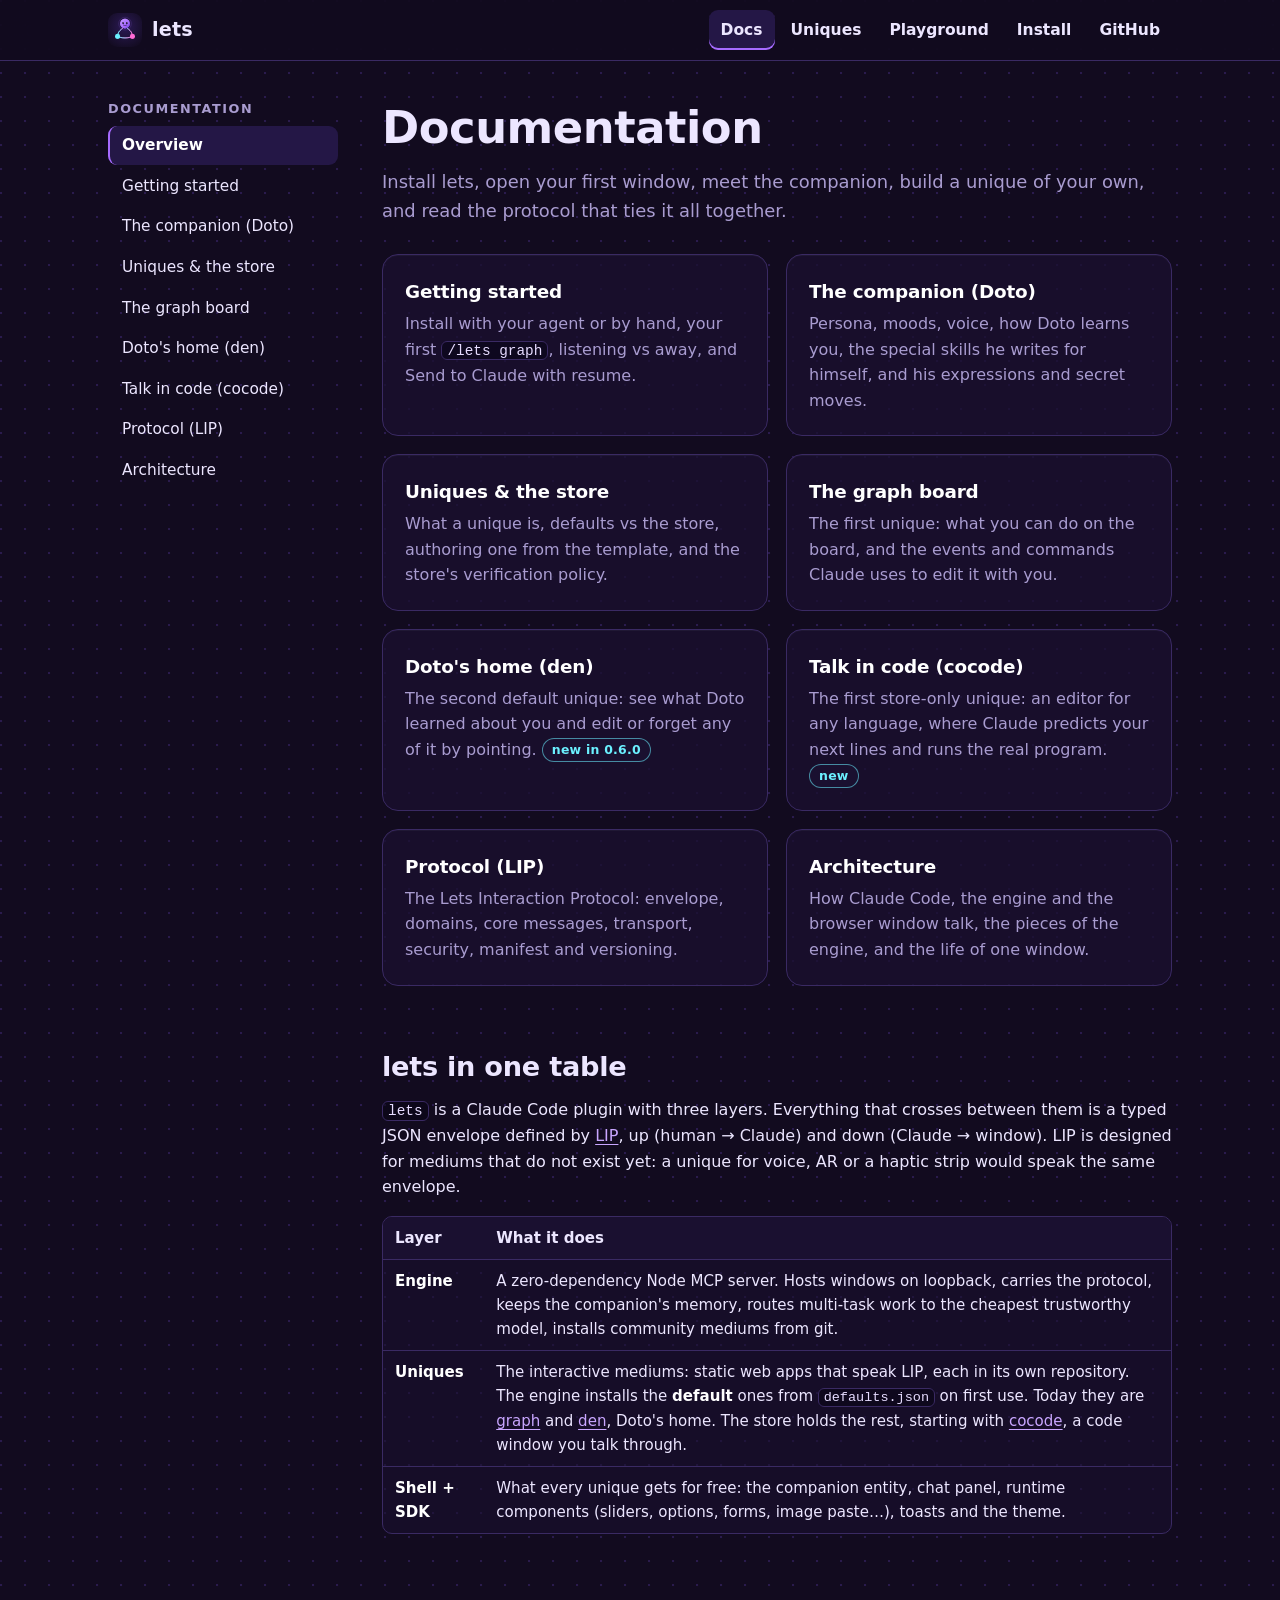
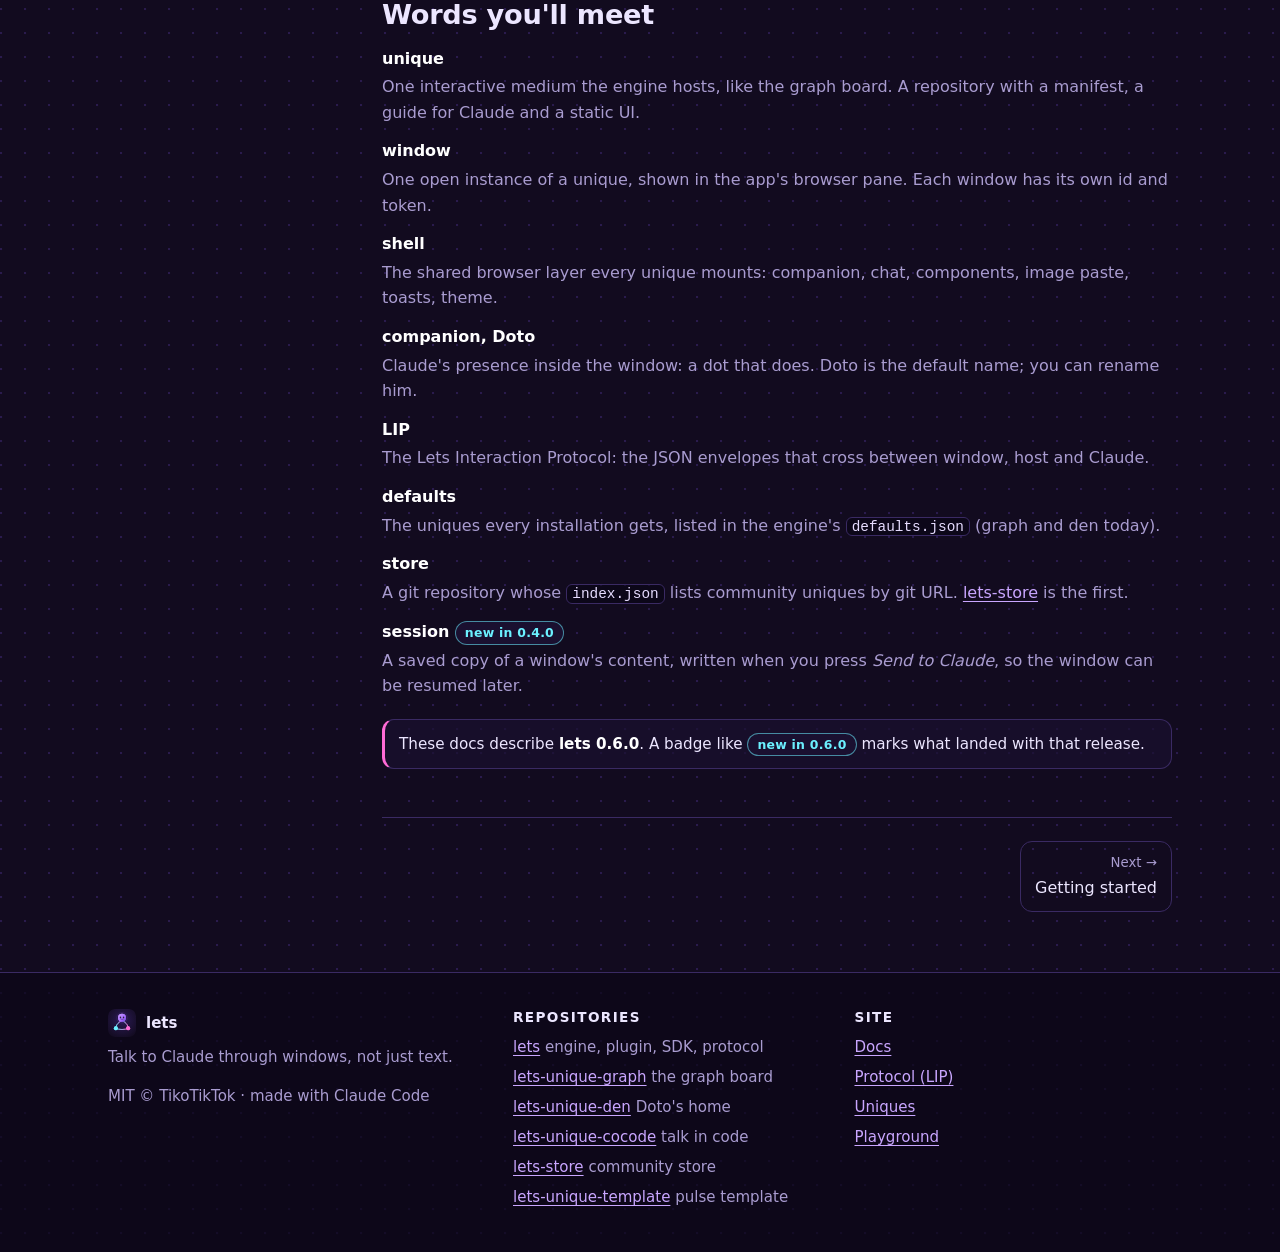
==== commit 6944c8a9: "cocode: card, docs page, nav and footer links (talk in code, in the store) Co-Authored-By: Claude My" ====
--- a/docs/index.html
+++ b/docs/index.html
@@ -4,7 +4,7 @@
   <meta charset="utf-8">
   <meta name="viewport" content="width=device-width, initial-scale=1">
   <title>Docs · lets</title>
-  <meta name="description" content="Documentation for lets: install, the companion Doto, uniques, the graph board, den (Doto's home), the LIP protocol and the architecture.">
+  <meta name="description" content="Documentation for lets: install, the companion Doto, uniques, the graph board, den (Doto's home), cocode (talk in code), the LIP protocol and the architecture.">
   <meta name="theme-color" content="#120b1f">
   <link rel="icon" href="../assets/logo.svg" type="image/svg+xml">
   <link rel="stylesheet" href="../css/site.css">
@@ -40,6 +40,7 @@
         <li><a href="./uniques.html">Uniques &amp; the store</a></li>
         <li><a href="./graph.html">The graph board</a></li>
         <li><a href="./den.html">Doto's home (den)</a></li>
+        <li><a href="./cocode.html">Talk in code (cocode)</a></li>
         <li><a href="./protocol.html">Protocol (LIP)</a></li>
         <li><a href="./architecture.html">Architecture</a></li>
       </ul>
@@ -71,6 +72,10 @@
     <p>The second default unique: see what Doto learned about you and edit or forget any of it by pointing. <span class="badge badge-new">new in 0.6.0</span></p>
   </article>
   <article class="card">
+    <h2><a class="stretch" href="./cocode.html">Talk in code (cocode)</a></h2>
+    <p>The first store-only unique: an editor for any language, where Claude predicts your next lines and runs the real program. <span class="badge badge-new">new</span></p>
+  </article>
+  <article class="card">
     <h2><a class="stretch" href="./protocol.html">Protocol (LIP)</a></h2>
     <p>The Lets Interaction Protocol: envelope, domains, core messages, transport, security, manifest and versioning.</p>
   </article>
@@ -87,7 +92,7 @@
     <thead><tr><th scope="col">Layer</th><th scope="col">What it does</th></tr></thead>
     <tbody>
       <tr><td><strong>Engine</strong></td><td>A zero-dependency Node MCP server. Hosts windows on loopback, carries the protocol, keeps the companion's memory, routes multi-task work to the cheapest trustworthy model, installs community mediums from git.</td></tr>
-      <tr><td><strong>Uniques</strong></td><td>The interactive mediums: static web apps that speak LIP, each in its own repository. The engine installs the <strong>default</strong> ones from <code>defaults.json</code> on first use. Today they are <a href="./graph.html">graph</a> and <a href="./den.html">den</a>, Doto's home.</td></tr>
+      <tr><td><strong>Uniques</strong></td><td>The interactive mediums: static web apps that speak LIP, each in its own repository. The engine installs the <strong>default</strong> ones from <code>defaults.json</code> on first use. Today they are <a href="./graph.html">graph</a> and <a href="./den.html">den</a>, Doto's home. The store holds the rest, starting with <a href="./cocode.html">cocode</a>, a code window you talk through.</td></tr>
       <tr><td><strong>Shell + SDK</strong></td><td>What every unique gets for free: the companion entity, chat panel, runtime components (sliders, options, forms, image paste…), toasts and the theme.</td></tr>
     </tbody>
   </table>
@@ -124,6 +129,7 @@
         <li><a href="https://github.com/TikoTikTok/lets">lets</a> <span class="dim">engine, plugin, SDK, protocol</span></li>
         <li><a href="https://github.com/TikoTikTok/lets-unique-graph">lets-unique-graph</a> <span class="dim">the graph board</span></li>
         <li><a href="https://github.com/TikoTikTok/lets-unique-den">lets-unique-den</a> <span class="dim">Doto's home</span></li>
+        <li><a href="https://github.com/TikoTikTok/lets-unique-cocode">lets-unique-cocode</a> <span class="dim">talk in code</span></li>
         <li><a href="https://github.com/TikoTikTok/lets-store">lets-store</a> <span class="dim">community store</span></li>
         <li><a href="https://github.com/TikoTikTok/lets-unique-template">lets-unique-template</a> <span class="dim">pulse template</span></li>
       </ul>
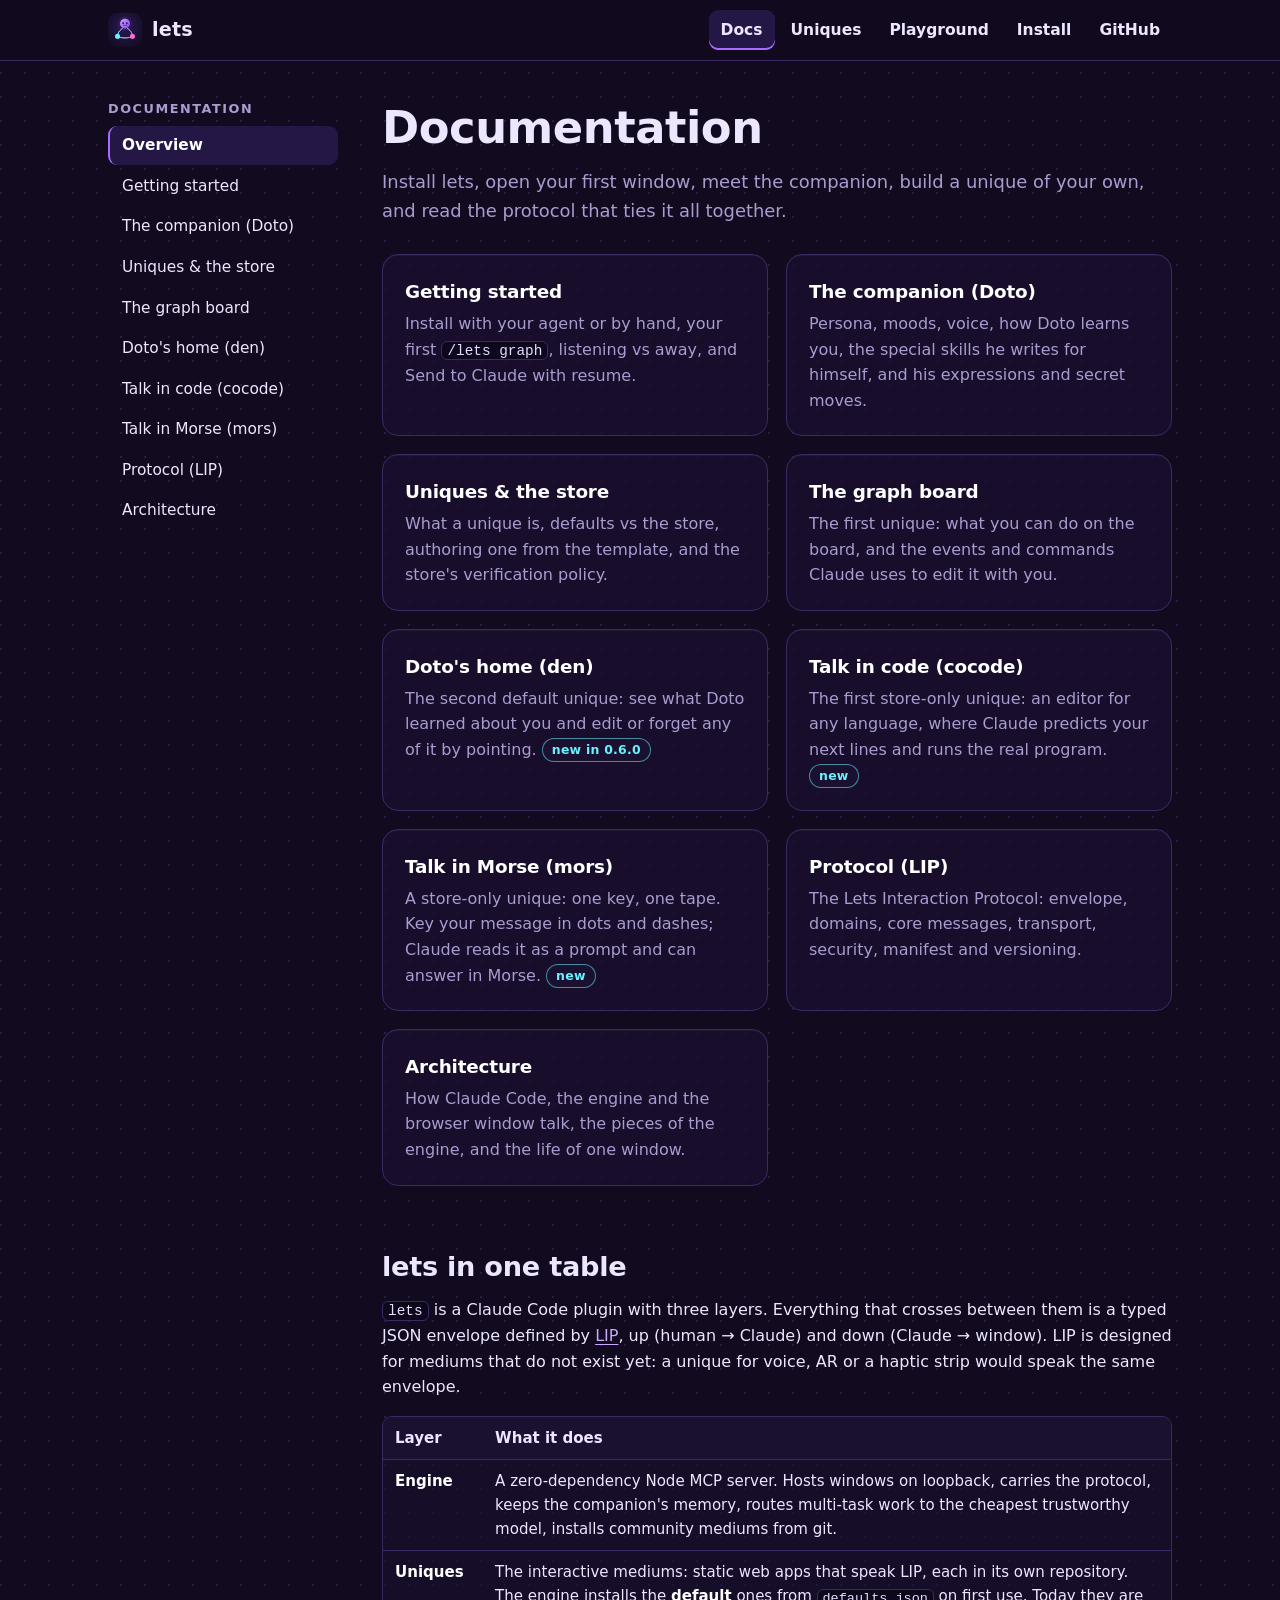
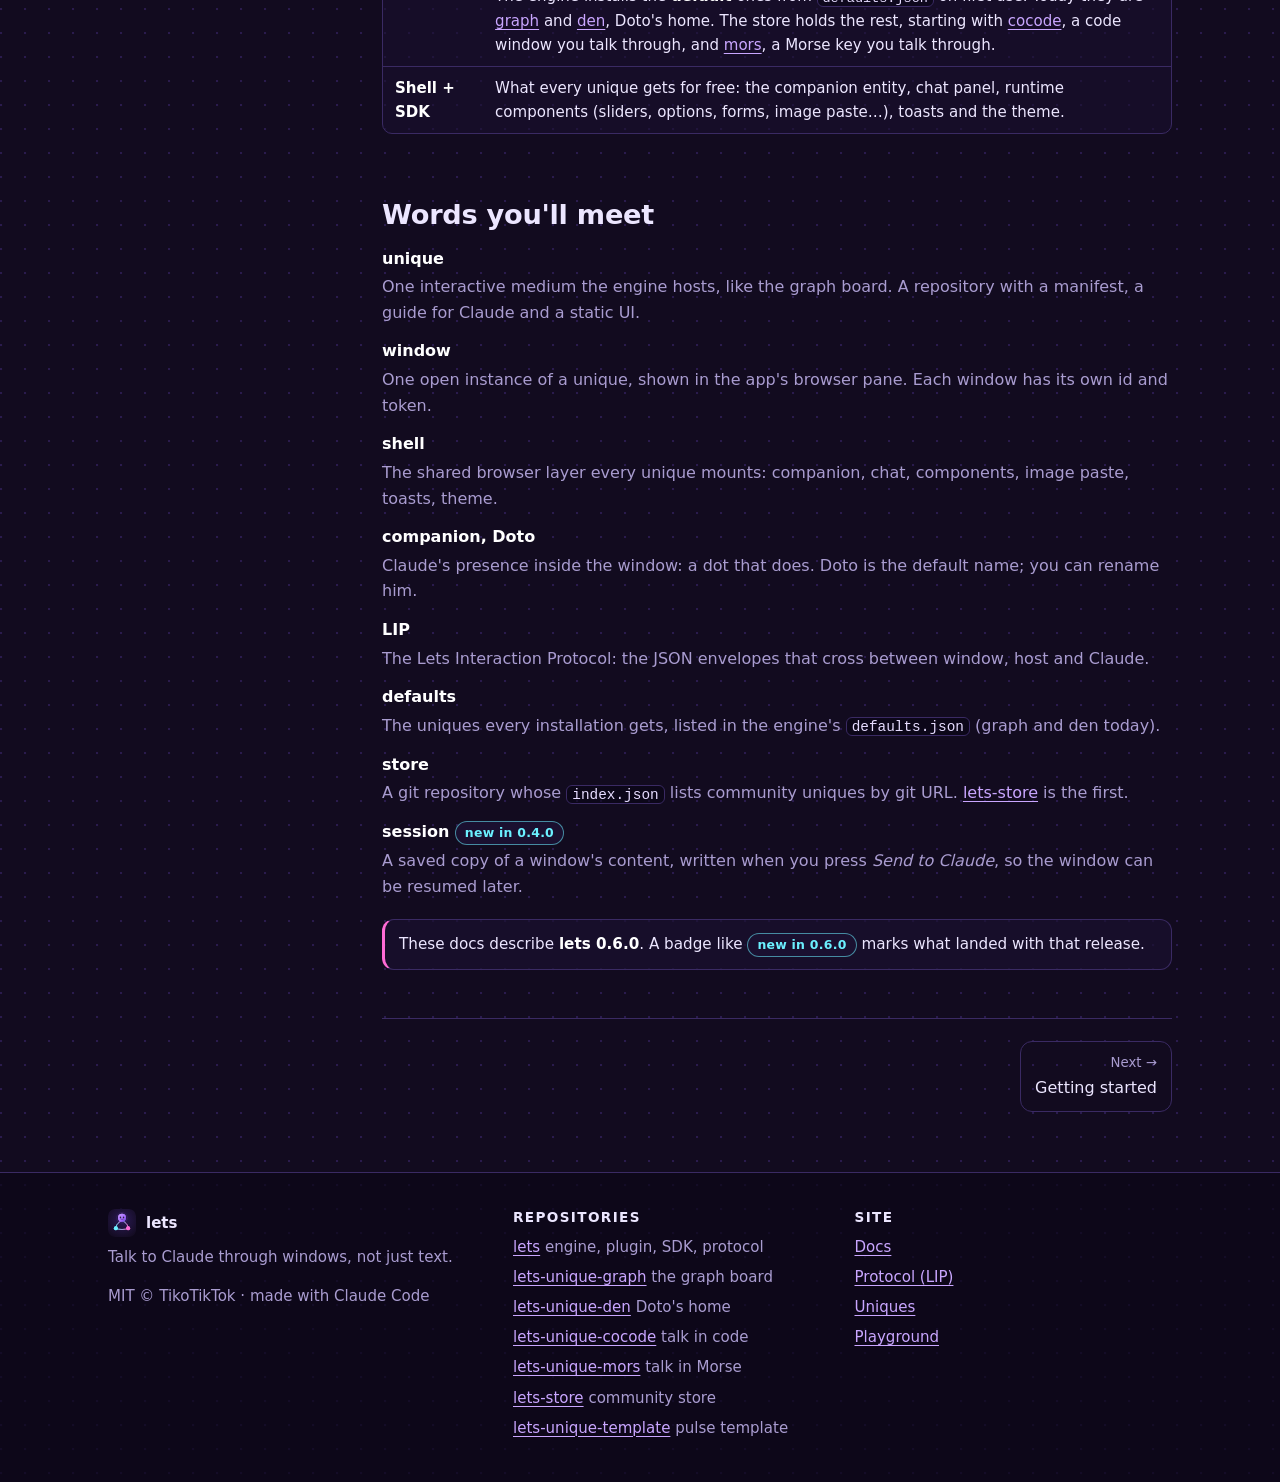
==== commit 55e7aeb2: "cocode docs: 0.1.1 wording (stale pill, prefs, load fields, output order) Co-Authored-By: Claude Myt" ====
--- a/docs/index.html
+++ b/docs/index.html
@@ -4,7 +4,7 @@
   <meta charset="utf-8">
   <meta name="viewport" content="width=device-width, initial-scale=1">
   <title>Docs · lets</title>
-  <meta name="description" content="Documentation for lets: install, the companion Doto, uniques, the graph board, den (Doto's home), cocode (talk in code), the LIP protocol and the architecture.">
+  <meta name="description" content="Documentation for lets: install, the companion Doto, uniques, the graph board, den (Doto's home), cocode (talk in code), mors (talk in Morse), the LIP protocol and the architecture.">
   <meta name="theme-color" content="#120b1f">
   <link rel="icon" href="../assets/logo.svg" type="image/svg+xml">
   <link rel="stylesheet" href="../css/site.css">
@@ -41,6 +41,7 @@
         <li><a href="./graph.html">The graph board</a></li>
         <li><a href="./den.html">Doto's home (den)</a></li>
         <li><a href="./cocode.html">Talk in code (cocode)</a></li>
+        <li><a href="./mors.html">Talk in Morse (mors)</a></li>
         <li><a href="./protocol.html">Protocol (LIP)</a></li>
         <li><a href="./architecture.html">Architecture</a></li>
       </ul>
@@ -76,6 +77,10 @@
     <p>The first store-only unique: an editor for any language, where Claude predicts your next lines and runs the real program. <span class="badge badge-new">new</span></p>
   </article>
   <article class="card">
+    <h2><a class="stretch" href="./mors.html">Talk in Morse (mors)</a></h2>
+    <p>A store-only unique: one key, one tape. Key your message in dots and dashes; Claude reads it as a prompt and can answer in Morse. <span class="badge badge-new">new</span></p>
+  </article>
+  <article class="card">
     <h2><a class="stretch" href="./protocol.html">Protocol (LIP)</a></h2>
     <p>The Lets Interaction Protocol: envelope, domains, core messages, transport, security, manifest and versioning.</p>
   </article>
@@ -92,7 +97,7 @@
     <thead><tr><th scope="col">Layer</th><th scope="col">What it does</th></tr></thead>
     <tbody>
       <tr><td><strong>Engine</strong></td><td>A zero-dependency Node MCP server. Hosts windows on loopback, carries the protocol, keeps the companion's memory, routes multi-task work to the cheapest trustworthy model, installs community mediums from git.</td></tr>
-      <tr><td><strong>Uniques</strong></td><td>The interactive mediums: static web apps that speak LIP, each in its own repository. The engine installs the <strong>default</strong> ones from <code>defaults.json</code> on first use. Today they are <a href="./graph.html">graph</a> and <a href="./den.html">den</a>, Doto's home. The store holds the rest, starting with <a href="./cocode.html">cocode</a>, a code window you talk through.</td></tr>
+      <tr><td><strong>Uniques</strong></td><td>The interactive mediums: static web apps that speak LIP, each in its own repository. The engine installs the <strong>default</strong> ones from <code>defaults.json</code> on first use. Today they are <a href="./graph.html">graph</a> and <a href="./den.html">den</a>, Doto's home. The store holds the rest, starting with <a href="./cocode.html">cocode</a>, a code window you talk through, and <a href="./mors.html">mors</a>, a Morse key you talk through.</td></tr>
       <tr><td><strong>Shell + SDK</strong></td><td>What every unique gets for free: the companion entity, chat panel, runtime components (sliders, options, forms, image paste…), toasts and the theme.</td></tr>
     </tbody>
   </table>
@@ -130,6 +135,7 @@
         <li><a href="https://github.com/TikoTikTok/lets-unique-graph">lets-unique-graph</a> <span class="dim">the graph board</span></li>
         <li><a href="https://github.com/TikoTikTok/lets-unique-den">lets-unique-den</a> <span class="dim">Doto's home</span></li>
         <li><a href="https://github.com/TikoTikTok/lets-unique-cocode">lets-unique-cocode</a> <span class="dim">talk in code</span></li>
+        <li><a href="https://github.com/TikoTikTok/lets-unique-mors">lets-unique-mors</a> <span class="dim">talk in Morse</span></li>
         <li><a href="https://github.com/TikoTikTok/lets-store">lets-store</a> <span class="dim">community store</span></li>
         <li><a href="https://github.com/TikoTikTok/lets-unique-template">lets-unique-template</a> <span class="dim">pulse template</span></li>
       </ul>
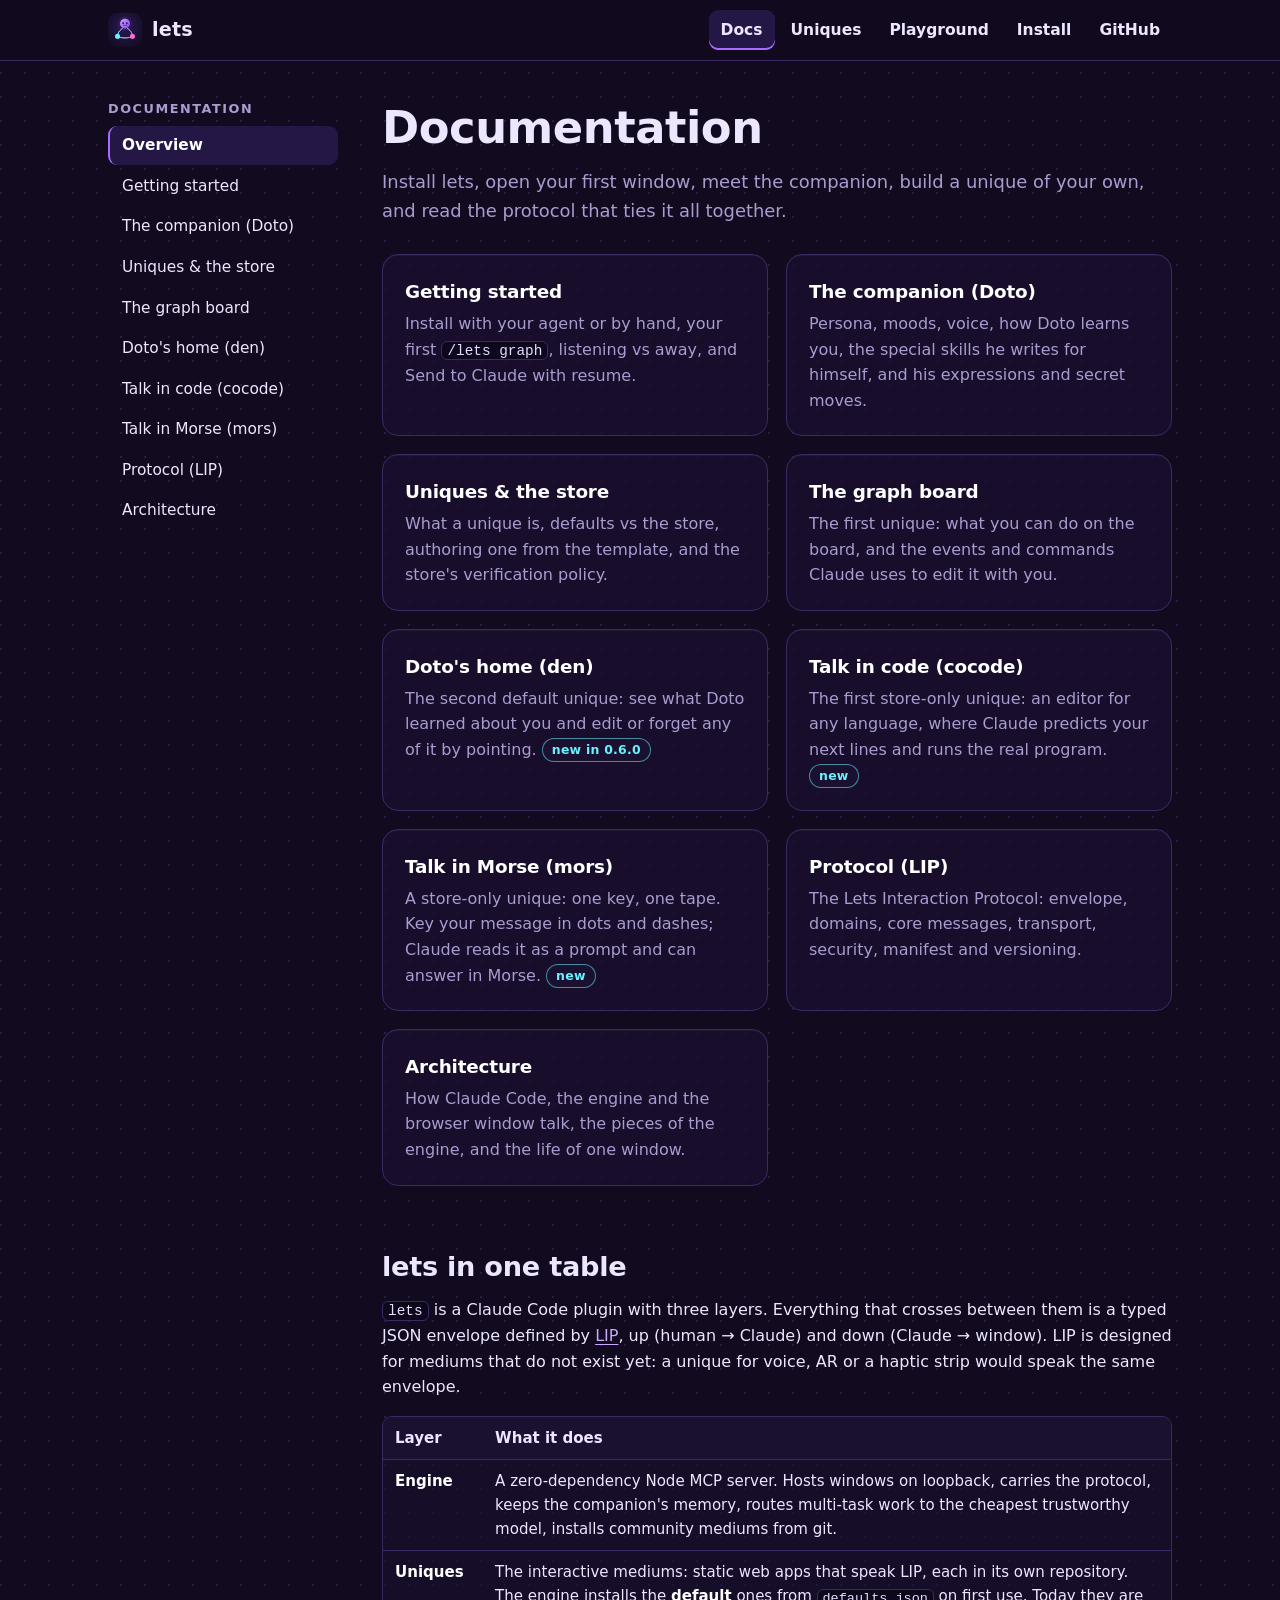
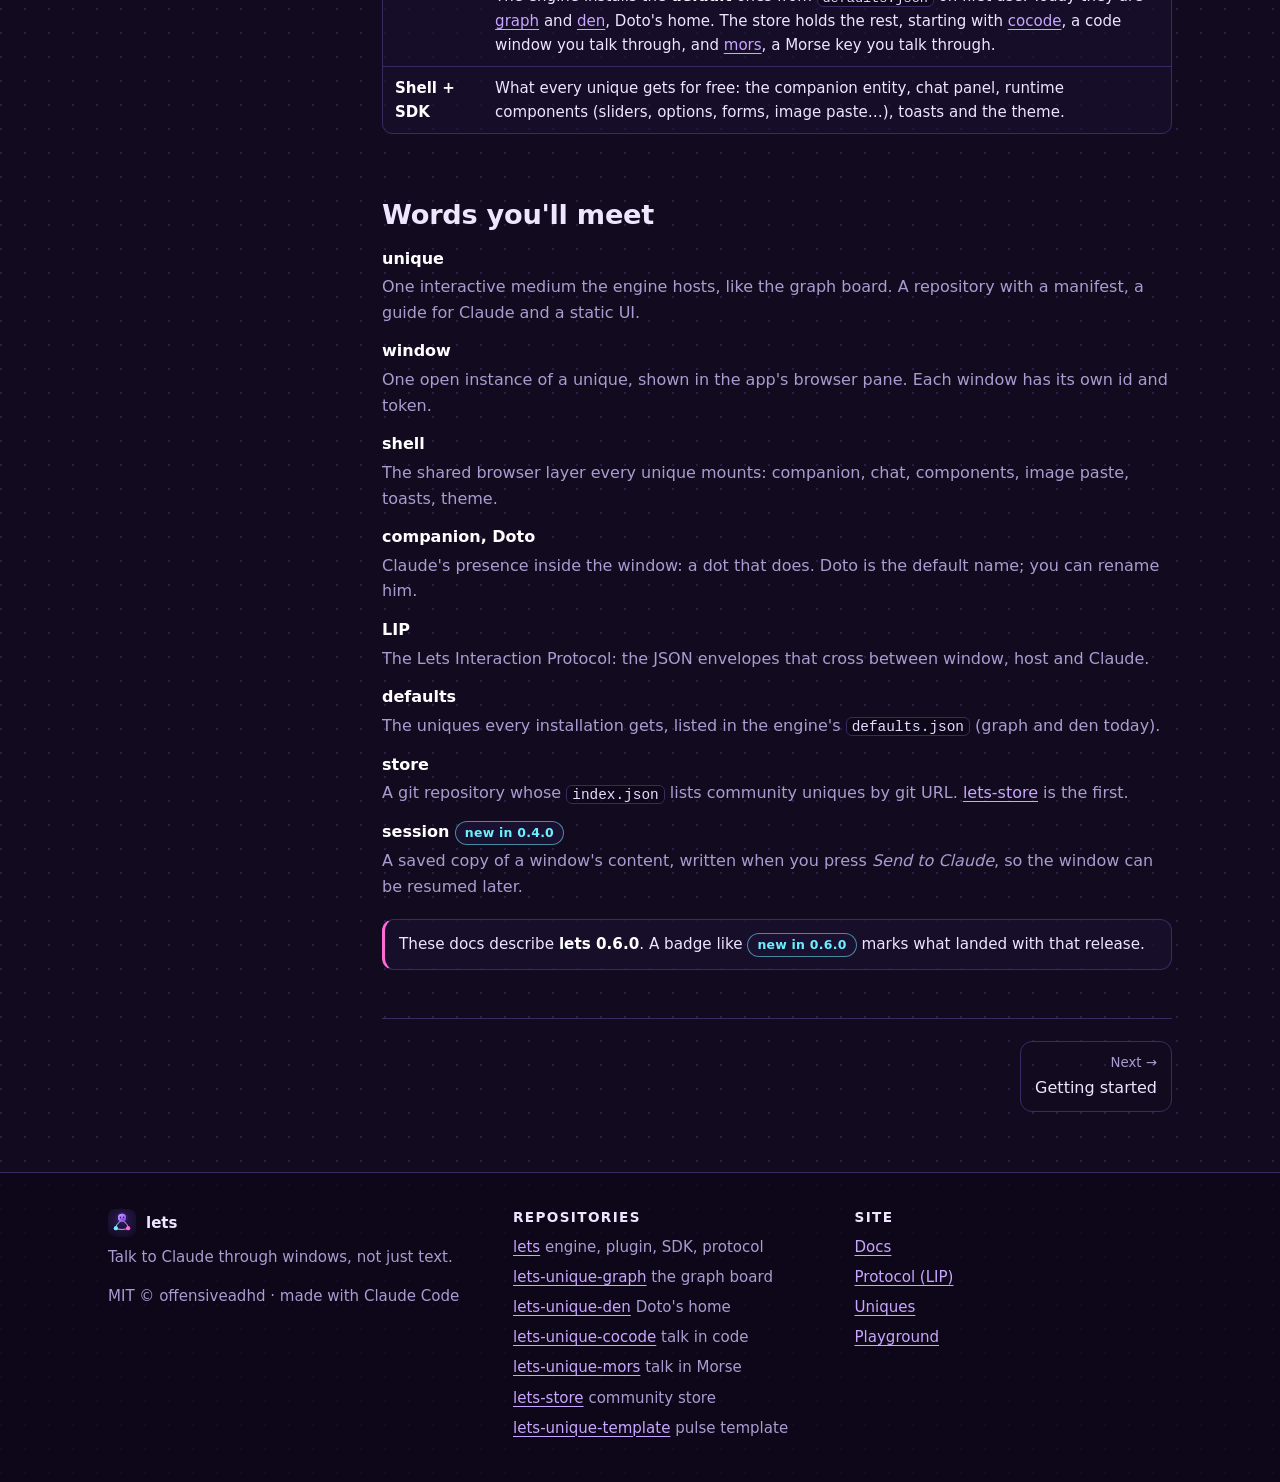
==== commit 8a948c66: "Move to the offensiveadhd org: update URLs and author lines The repos moved from github.com/TikoTikT" ====
--- a/docs/index.html
+++ b/docs/index.html
@@ -22,7 +22,7 @@
         <li><a href="../uniques.html">Uniques</a></li>
         <li><a href="../playground.html">Playground</a></li>
         <li><a href="../index.html#install">Install</a></li>
-        <li><a href="https://github.com/TikoTikTok/lets">GitHub</a></li>
+        <li><a href="https://github.com/offensiveadhd/lets">GitHub</a></li>
       </ul>
     </nav>
   </div>
@@ -111,7 +111,7 @@
   <dt>companion, Doto</dt><dd>Claude's presence inside the window: a dot that does. Doto is the default name; you can rename him.</dd>
   <dt>LIP</dt><dd>The Lets Interaction Protocol: the JSON envelopes that cross between window, host and Claude.</dd>
   <dt>defaults</dt><dd>The uniques every installation gets, listed in the engine's <code>defaults.json</code> (graph and den today).</dd>
-  <dt>store</dt><dd>A git repository whose <code>index.json</code> lists community uniques by git URL. <a href="https://github.com/TikoTikTok/lets-store">lets-store</a> is the first.</dd>
+  <dt>store</dt><dd>A git repository whose <code>index.json</code> lists community uniques by git URL. <a href="https://github.com/offensiveadhd/lets-store">lets-store</a> is the first.</dd>
   <dt>session <span class="badge badge-new">new in 0.4.0</span></dt><dd>A saved copy of a window's content, written when you press <em>Send to Claude</em>, so the window can be resumed later.</dd>
 </dl>
 
@@ -126,18 +126,18 @@
     <div>
       <div class="footer-brand"><img src="../assets/logo.svg" alt="" width="28" height="28">lets</div>
       <p>Talk to Claude through windows, not just text.</p>
-      <p>MIT © TikoTikTok · made with Claude Code</p>
+      <p>MIT © offensiveadhd · made with Claude Code</p>
     </div>
     <div>
       <h2>Repositories</h2>
       <ul>
-        <li><a href="https://github.com/TikoTikTok/lets">lets</a> <span class="dim">engine, plugin, SDK, protocol</span></li>
-        <li><a href="https://github.com/TikoTikTok/lets-unique-graph">lets-unique-graph</a> <span class="dim">the graph board</span></li>
-        <li><a href="https://github.com/TikoTikTok/lets-unique-den">lets-unique-den</a> <span class="dim">Doto's home</span></li>
-        <li><a href="https://github.com/TikoTikTok/lets-unique-cocode">lets-unique-cocode</a> <span class="dim">talk in code</span></li>
-        <li><a href="https://github.com/TikoTikTok/lets-unique-mors">lets-unique-mors</a> <span class="dim">talk in Morse</span></li>
-        <li><a href="https://github.com/TikoTikTok/lets-store">lets-store</a> <span class="dim">community store</span></li>
-        <li><a href="https://github.com/TikoTikTok/lets-unique-template">lets-unique-template</a> <span class="dim">pulse template</span></li>
+        <li><a href="https://github.com/offensiveadhd/lets">lets</a> <span class="dim">engine, plugin, SDK, protocol</span></li>
+        <li><a href="https://github.com/offensiveadhd/lets-unique-graph">lets-unique-graph</a> <span class="dim">the graph board</span></li>
+        <li><a href="https://github.com/offensiveadhd/lets-unique-den">lets-unique-den</a> <span class="dim">Doto's home</span></li>
+        <li><a href="https://github.com/offensiveadhd/lets-unique-cocode">lets-unique-cocode</a> <span class="dim">talk in code</span></li>
+        <li><a href="https://github.com/offensiveadhd/lets-unique-mors">lets-unique-mors</a> <span class="dim">talk in Morse</span></li>
+        <li><a href="https://github.com/offensiveadhd/lets-store">lets-store</a> <span class="dim">community store</span></li>
+        <li><a href="https://github.com/offensiveadhd/lets-unique-template">lets-unique-template</a> <span class="dim">pulse template</span></li>
       </ul>
     </div>
     <div>
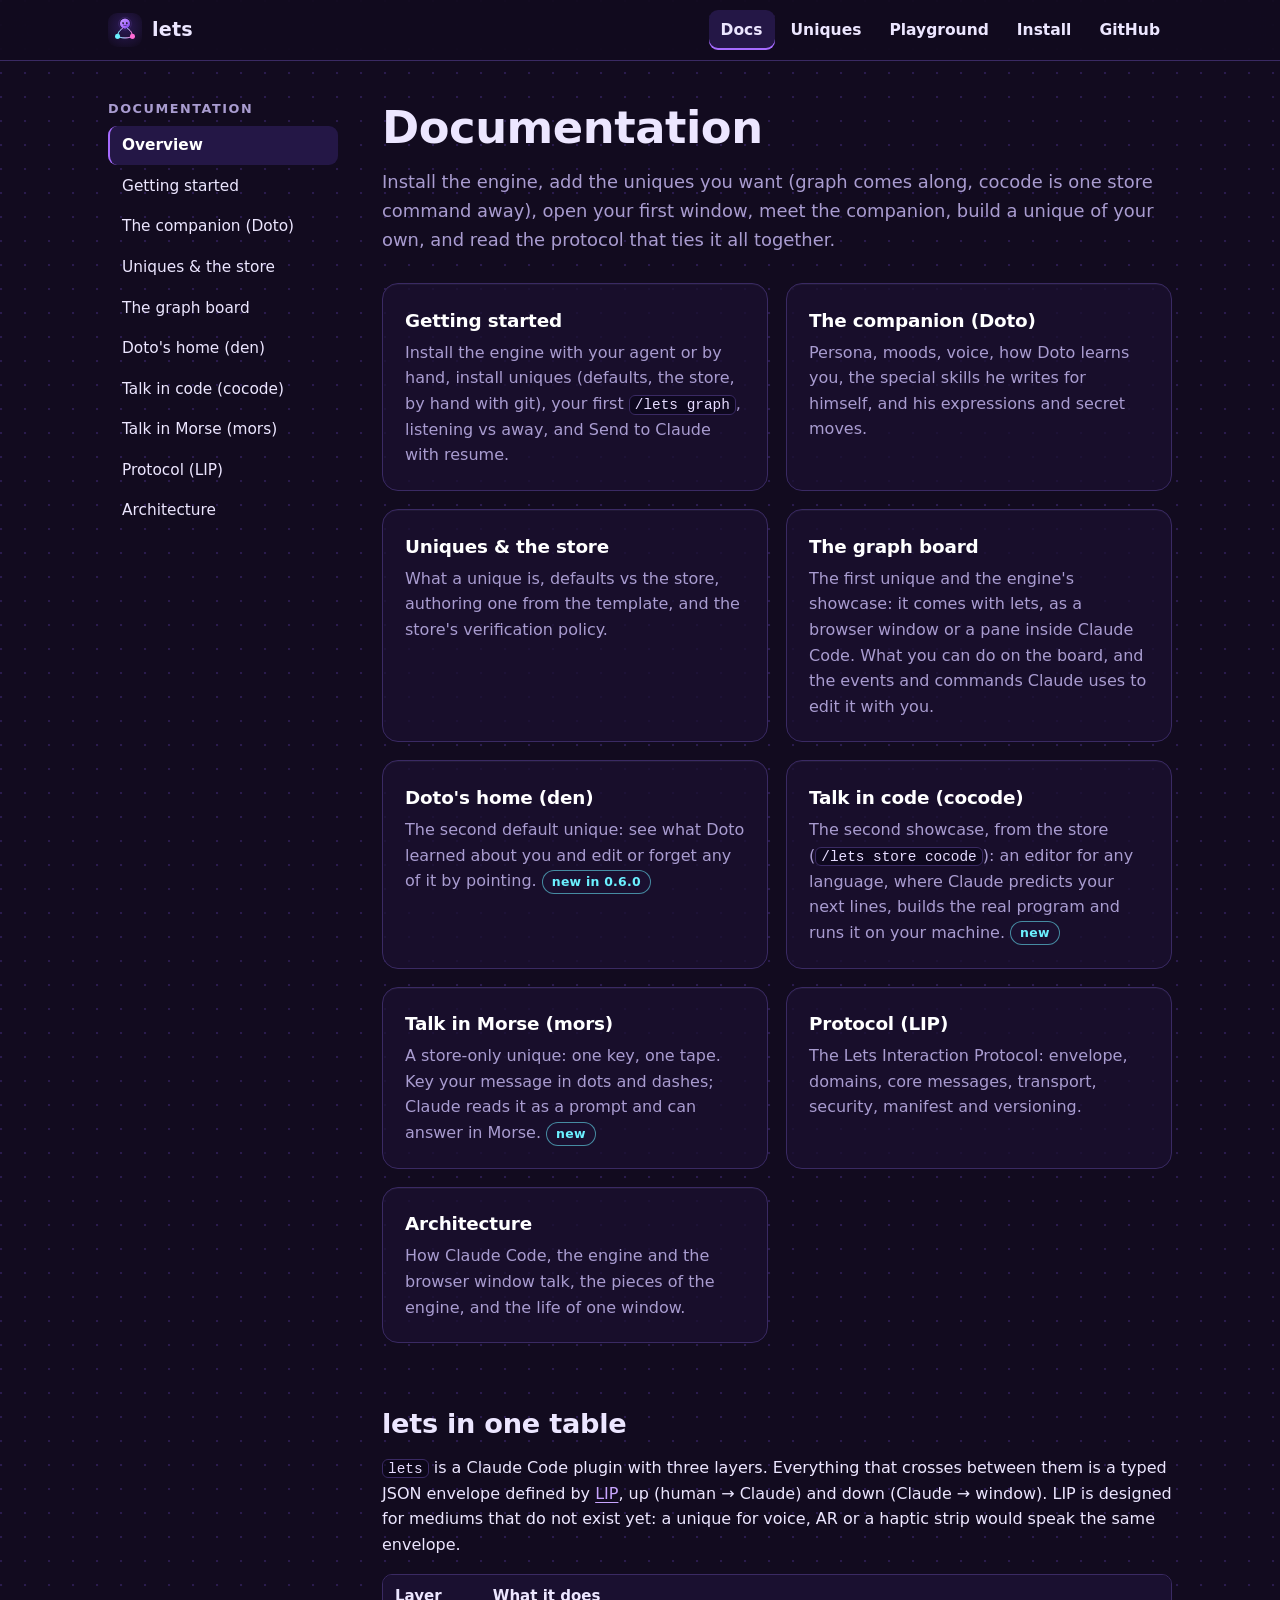
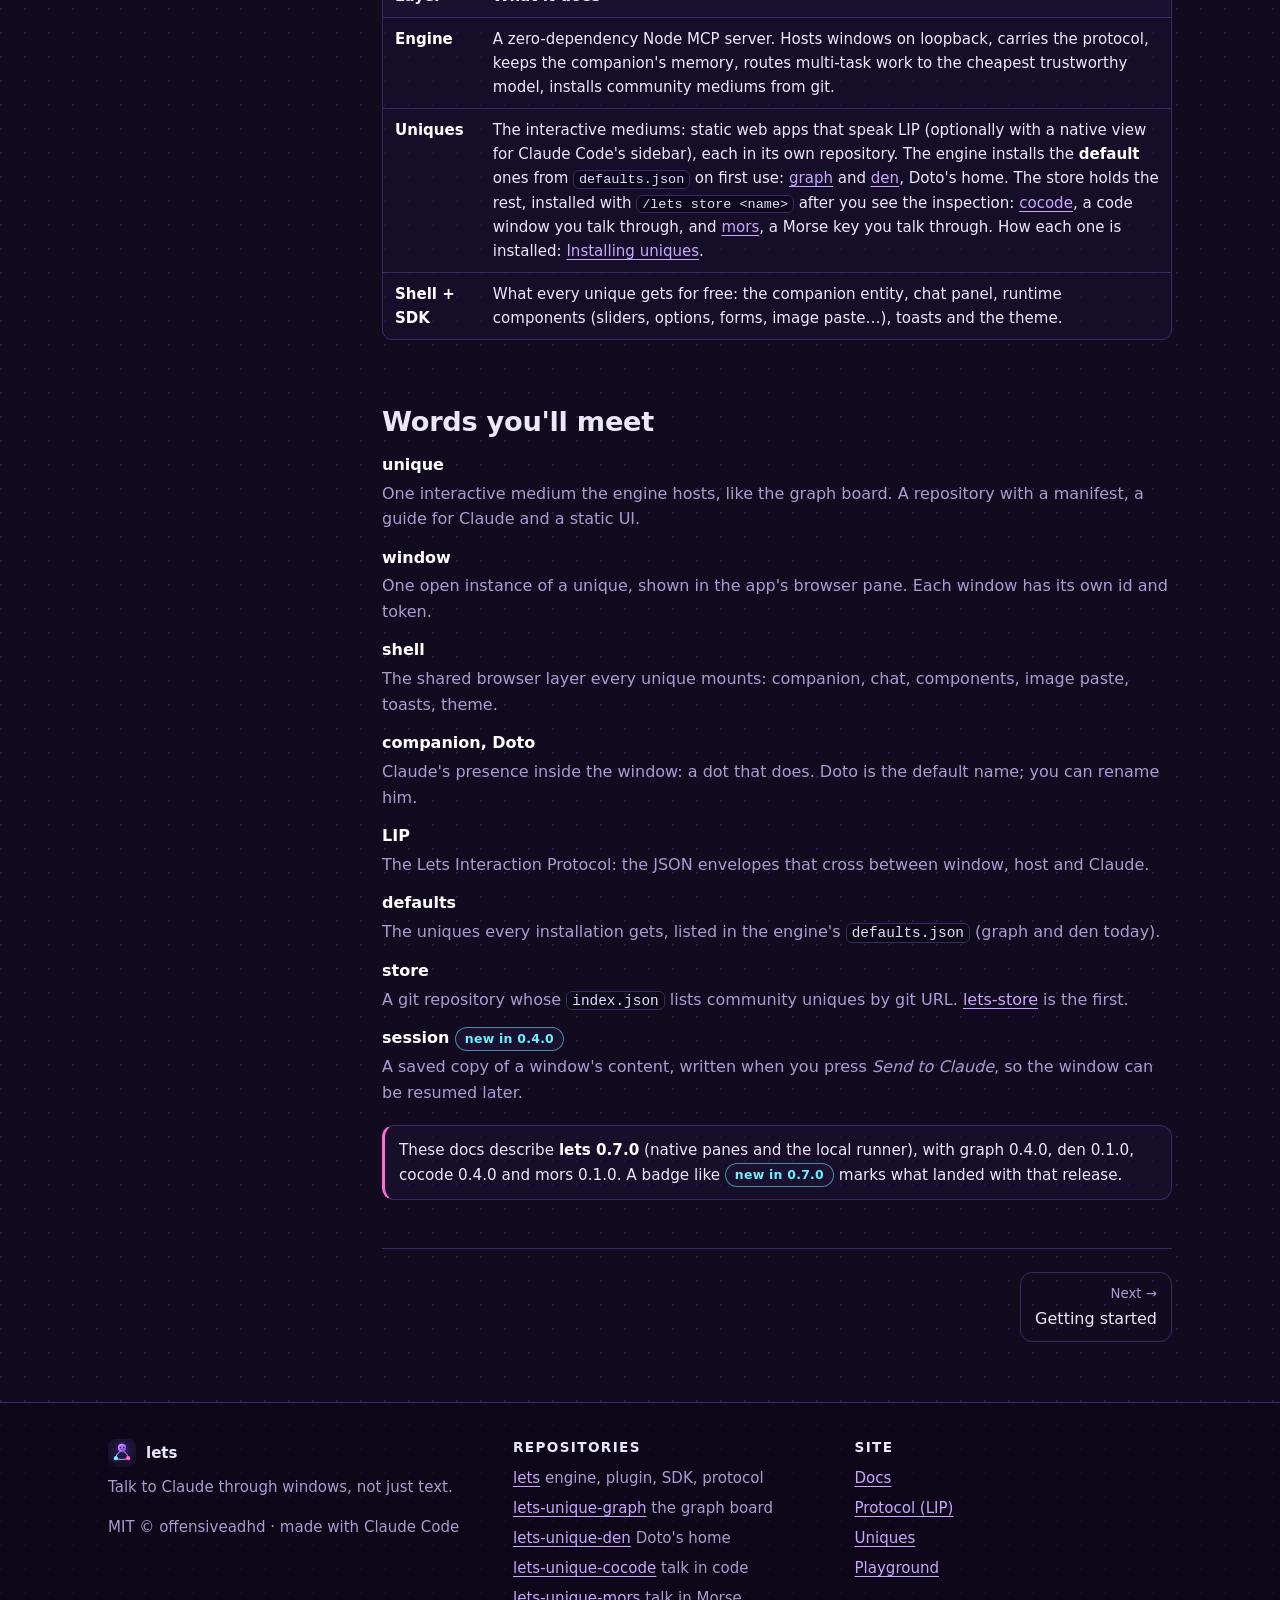
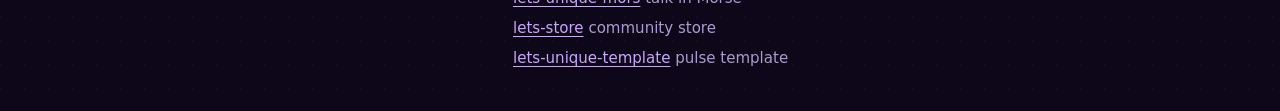
==== commit 1dc4867e: "Site: the engine first, graph and cocode as the showcase, full install docs for uniques Landing page" ====
--- a/docs/index.html
+++ b/docs/index.html
@@ -49,12 +49,12 @@
   </aside>
   <main id="main" class="doc">
 <h1>Documentation</h1>
-<p class="lead">Install lets, open your first window, meet the companion, build a unique of your own, and read the protocol that ties it all together.</p>
+<p class="lead">Install the engine, add the uniques you want (graph comes along, cocode is one store command away), open your first window, meet the companion, build a unique of your own, and read the protocol that ties it all together.</p>
 
 <div class="cards hub-cards">
   <article class="card">
     <h2><a class="stretch" href="./getting-started.html">Getting started</a></h2>
-    <p>Install with your agent or by hand, your first <code>/lets graph</code>, listening vs away, and Send to Claude with resume.</p>
+    <p>Install the engine with your agent or by hand, install uniques (defaults, the store, by hand with git), your first <code>/lets graph</code>, listening vs away, and Send to Claude with resume.</p>
   </article>
   <article class="card">
     <h2><a class="stretch" href="./companion.html">The companion (Doto)</a></h2>
@@ -66,7 +66,7 @@
   </article>
   <article class="card">
     <h2><a class="stretch" href="./graph.html">The graph board</a></h2>
-    <p>The first unique: what you can do on the board, and the events and commands Claude uses to edit it with you.</p>
+    <p>The first unique and the engine's showcase: it comes with lets, as a browser window or a pane inside Claude Code. What you can do on the board, and the events and commands Claude uses to edit it with you.</p>
   </article>
   <article class="card">
     <h2><a class="stretch" href="./den.html">Doto's home (den)</a></h2>
@@ -74,7 +74,7 @@
   </article>
   <article class="card">
     <h2><a class="stretch" href="./cocode.html">Talk in code (cocode)</a></h2>
-    <p>The first store-only unique: an editor for any language, where Claude predicts your next lines and runs the real program. <span class="badge badge-new">new</span></p>
+    <p>The second showcase, from the store (<code>/lets store cocode</code>): an editor for any language, where Claude predicts your next lines, builds the real program and runs it on your machine. <span class="badge badge-new">new</span></p>
   </article>
   <article class="card">
     <h2><a class="stretch" href="./mors.html">Talk in Morse (mors)</a></h2>
@@ -97,7 +97,7 @@
     <thead><tr><th scope="col">Layer</th><th scope="col">What it does</th></tr></thead>
     <tbody>
       <tr><td><strong>Engine</strong></td><td>A zero-dependency Node MCP server. Hosts windows on loopback, carries the protocol, keeps the companion's memory, routes multi-task work to the cheapest trustworthy model, installs community mediums from git.</td></tr>
-      <tr><td><strong>Uniques</strong></td><td>The interactive mediums: static web apps that speak LIP, each in its own repository. The engine installs the <strong>default</strong> ones from <code>defaults.json</code> on first use. Today they are <a href="./graph.html">graph</a> and <a href="./den.html">den</a>, Doto's home. The store holds the rest, starting with <a href="./cocode.html">cocode</a>, a code window you talk through, and <a href="./mors.html">mors</a>, a Morse key you talk through.</td></tr>
+      <tr><td><strong>Uniques</strong></td><td>The interactive mediums: static web apps that speak LIP (optionally with a native view for Claude Code's sidebar), each in its own repository. The engine installs the <strong>default</strong> ones from <code>defaults.json</code> on first use: <a href="./graph.html">graph</a> and <a href="./den.html">den</a>, Doto's home. The store holds the rest, installed with <code>/lets store &lt;name&gt;</code> after you see the inspection: <a href="./cocode.html">cocode</a>, a code window you talk through, and <a href="./mors.html">mors</a>, a Morse key you talk through. How each one is installed: <a href="./getting-started.html#uniques">Installing uniques</a>.</td></tr>
       <tr><td><strong>Shell + SDK</strong></td><td>What every unique gets for free: the companion entity, chat panel, runtime components (sliders, options, forms, image paste…), toasts and the theme.</td></tr>
     </tbody>
   </table>
@@ -115,7 +115,7 @@
   <dt>session <span class="badge badge-new">new in 0.4.0</span></dt><dd>A saved copy of a window's content, written when you press <em>Send to Claude</em>, so the window can be resumed later.</dd>
 </dl>
 
-<p class="note note-new">These docs describe <strong>lets 0.6.0</strong>. A badge like <span class="badge badge-new">new in 0.6.0</span> marks what landed with that release.</p>
+<p class="note note-new">These docs describe <strong>lets 0.7.0</strong> (native panes and the local runner), with graph 0.4.0, den 0.1.0, cocode 0.4.0 and mors 0.1.0. A badge like <span class="badge badge-new">new in 0.7.0</span> marks what landed with that release.</p>
 
 <nav class="doc-pager" aria-label="Previous and next page"><a class="next" href="./getting-started.html"><small>Next →</small>Getting started</a></nav>
   </main>
--- a/css/site.css
+++ b/css/site.css
@@ -282,8 +282,9 @@
 .redacted-bar { display: inline-block; width: 9em; max-width: 60%; height: .9em; border-radius: 4px; background: repeating-linear-gradient(90deg, var(--lets-line-2) 0 10px, var(--lets-line) 10px 14px); vertical-align: middle; }
 
 /* install box */
-.install { display: grid; gap: 22px; }
-@media (min-width: 960px) { .install { grid-template-columns: 1.25fr 1fr; } }
+.install { display: grid; gap: 22px; grid-template-columns: minmax(0, 1fr); }
+.install > * { min-width: 0; }   /* a long command line scrolls inside its <pre> instead of widening the page */
+@media (min-width: 960px) { .install { grid-template-columns: minmax(0, 1.25fr) minmax(0, 1fr); } }
 .copy-box { position: relative; padding: 18px; border-radius: 16px; border: 1px solid var(--lets-accent); background: var(--lets-bg-2); box-shadow: 0 0 34px rgba(166, 107, 255, .2); }
 .copy-box h3 { margin: 0 0 10px; }
 .copy-box pre { margin-bottom: 12px; }
@@ -302,6 +303,41 @@
 @media (min-width: 820px) { .cta-band { grid-template-columns: 1fr auto; } }
 .cta-band h2 { margin-bottom: 6px; }
 .cta-band p { margin: 0; color: var(--lets-fg-dim); }
+
+/* --------------------------------------------- showcase (graph + cocode) */
+.showcase { display: grid; gap: 22px; }
+.showcase-item { display: grid; gap: 20px; align-items: center; padding: 22px; border-radius: 20px; border: 1px solid var(--lets-line); background: rgba(26, 16, 48, .78); box-shadow: inset 0 1px 0 rgba(255, 255, 255, .04); }
+@media (min-width: 880px) {
+  .showcase-item { grid-template-columns: minmax(0, 1fr) minmax(0, 1.1fr); gap: 34px; padding: 28px; }
+  .showcase-item:nth-child(even) .showcase-visual { order: 2; }
+}
+.showcase-visual { min-width: 0; }
+.showcase-text { min-width: 0; }
+.showcase-text h3 { display: flex; flex-wrap: wrap; align-items: center; gap: 10px; margin: 0 0 10px; font-size: 1.45rem; }
+.showcase-text h3 img { width: 32px; height: 32px; border-radius: 9px; }
+.showcase-lead { color: var(--lets-fg); margin-bottom: .8em; }
+.showcase-text ul { margin: 0 0 14px; padding-left: 1.2em; color: var(--lets-fg-dim); }
+.showcase-text li { margin-bottom: .4em; }
+.showcase-text pre { margin-bottom: 14px; }
+.mini-board { display: block; width: 100%; height: auto; border-radius: 18px; border: 1px solid var(--lets-line-2); box-shadow: var(--lets-shadow); }
+.mini-editor { border-radius: 14px; border: 1px solid var(--lets-line-2); background: var(--site-code-bg); box-shadow: var(--lets-shadow); overflow: hidden; font: 12.5px/1.65 var(--lets-mono); color: var(--lets-fg); }
+.mini-editor .bar { display: flex; align-items: center; gap: 8px; padding: 8px 12px; border-bottom: 1px solid var(--lets-line); background: var(--lets-bg-2); font: 600 .8rem/1.2 var(--lets-font); }
+.mini-editor .bar .dot { width: 8px; height: 8px; border-radius: 50%; background: var(--lets-ok); box-shadow: 0 0 8px var(--lets-ok); }
+.mini-editor .chip-lang { padding: 1px 8px; border-radius: 999px; border: 1px solid var(--lets-line-2); color: var(--lets-fg-dim); font-weight: 500; }
+.mini-editor .spacer { flex: 1; }
+.mini-editor .run { display: inline-flex; align-items: center; gap: 7px; padding: 3px 10px; border-radius: 8px; background: linear-gradient(135deg, #7f48f5, #6a3be0); color: #fff; }
+.mini-editor .wheel { width: 11px; height: 11px; border-radius: 50%; border: 2px solid rgba(255, 255, 255, .85); border-top-color: transparent; animation: doto-spin 1.1s linear infinite; }
+.mini-editor .lines { display: grid; grid-template-columns: 2.4em minmax(0, 1fr); padding: 10px 12px 8px 0; white-space: pre; overflow-x: auto; }
+.mini-editor .ln { color: var(--lets-fg-dim); opacity: .55; text-align: right; padding-right: 12px; user-select: none; -webkit-user-select: none; }
+.mini-editor .k { color: var(--lets-accent-3); }
+.mini-editor .s { color: #ffb4ec; }
+.mini-editor .c { color: #8c7fb8; }
+.mini-editor .ghost { color: var(--lets-accent-3); font-style: italic; opacity: .85; }
+.mini-editor .status { padding: 6px 12px; border-top: 1px solid var(--lets-line); color: var(--lets-fg-dim); font: .76rem/1.4 var(--lets-font); white-space: nowrap; overflow: hidden; text-overflow: ellipsis; }
+.install-uniques { margin-top: 28px; }
+.install-uniques h3 { margin-bottom: 10px; }
+.install-uniques .table-wrap { margin-bottom: 10px; }
+.install-uniques p { margin: 0; }
 
 /* ---------------------------------------------------------------- footer */
 .site-footer { margin-top: 40px; padding: 36px 0 44px; border-top: 1px solid var(--lets-line); background: rgba(12, 7, 23, .7); color: var(--lets-fg-dim); font-size: .94rem; }
